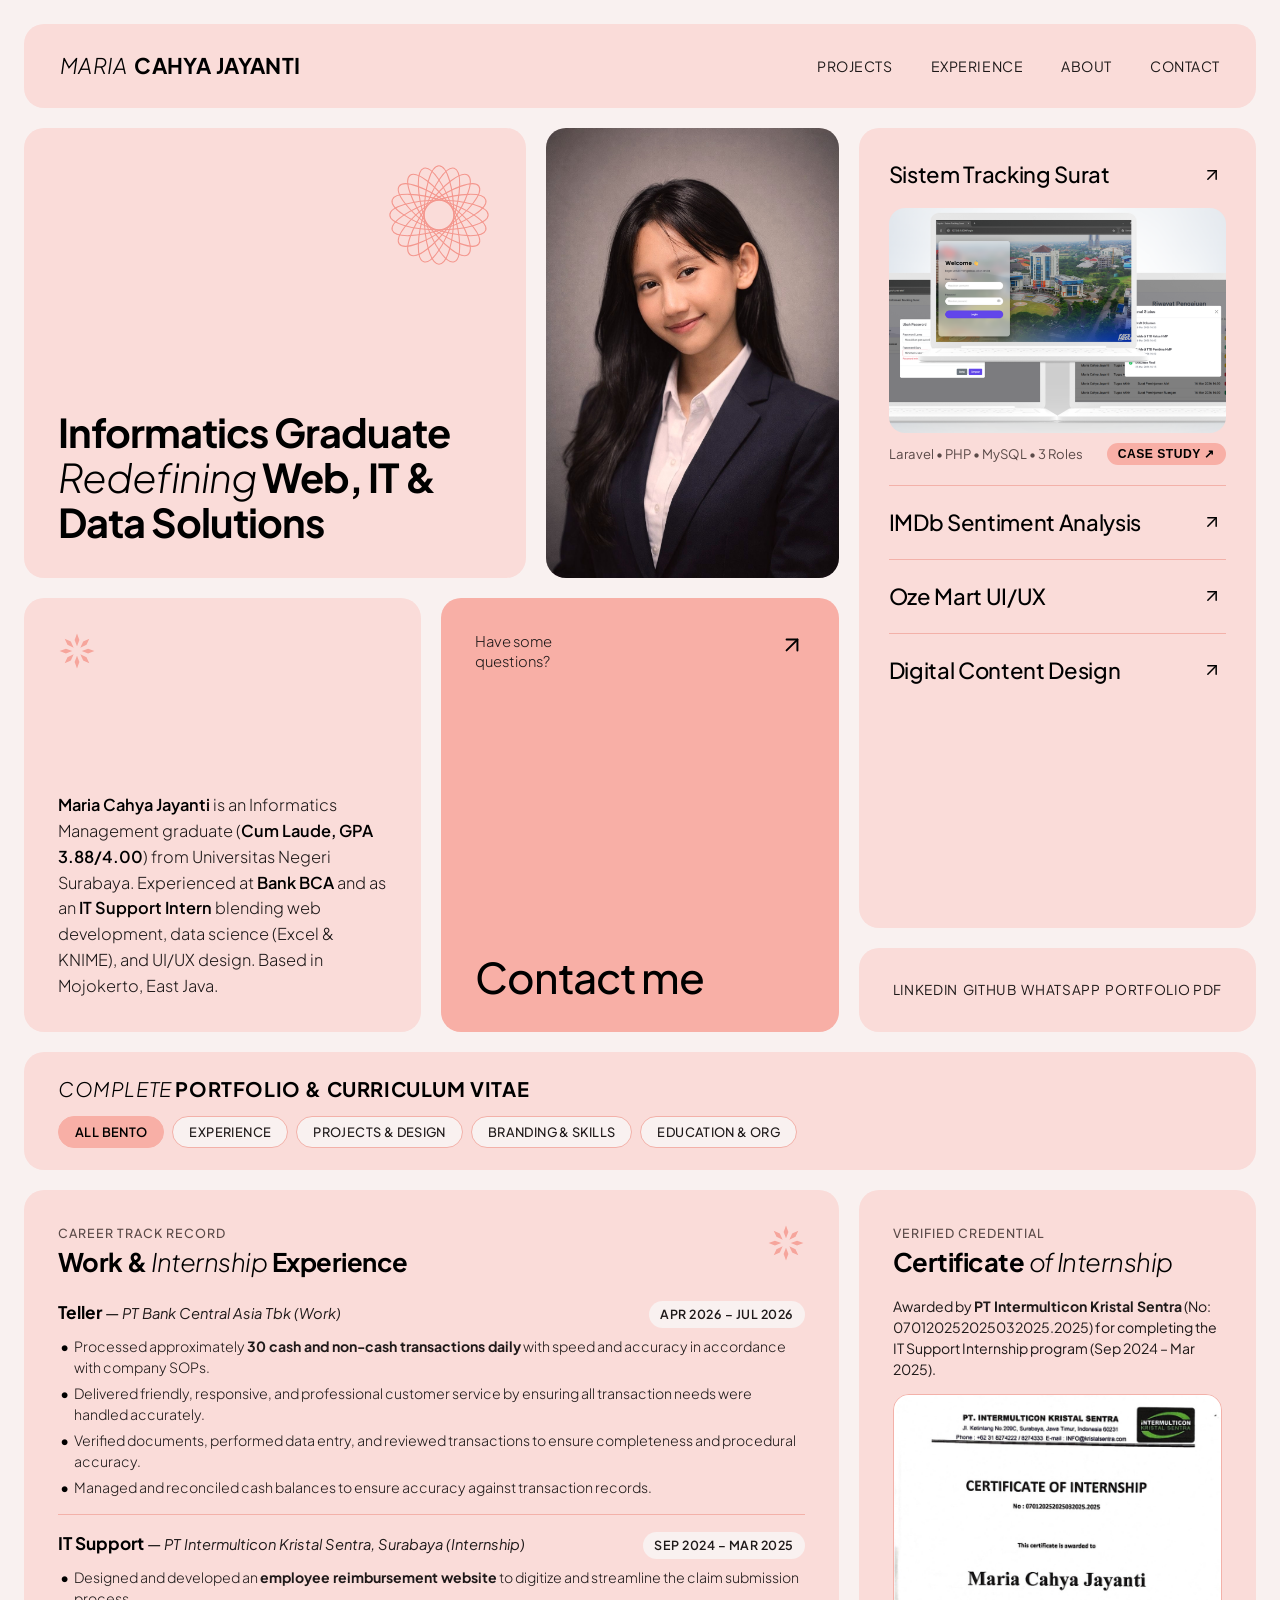
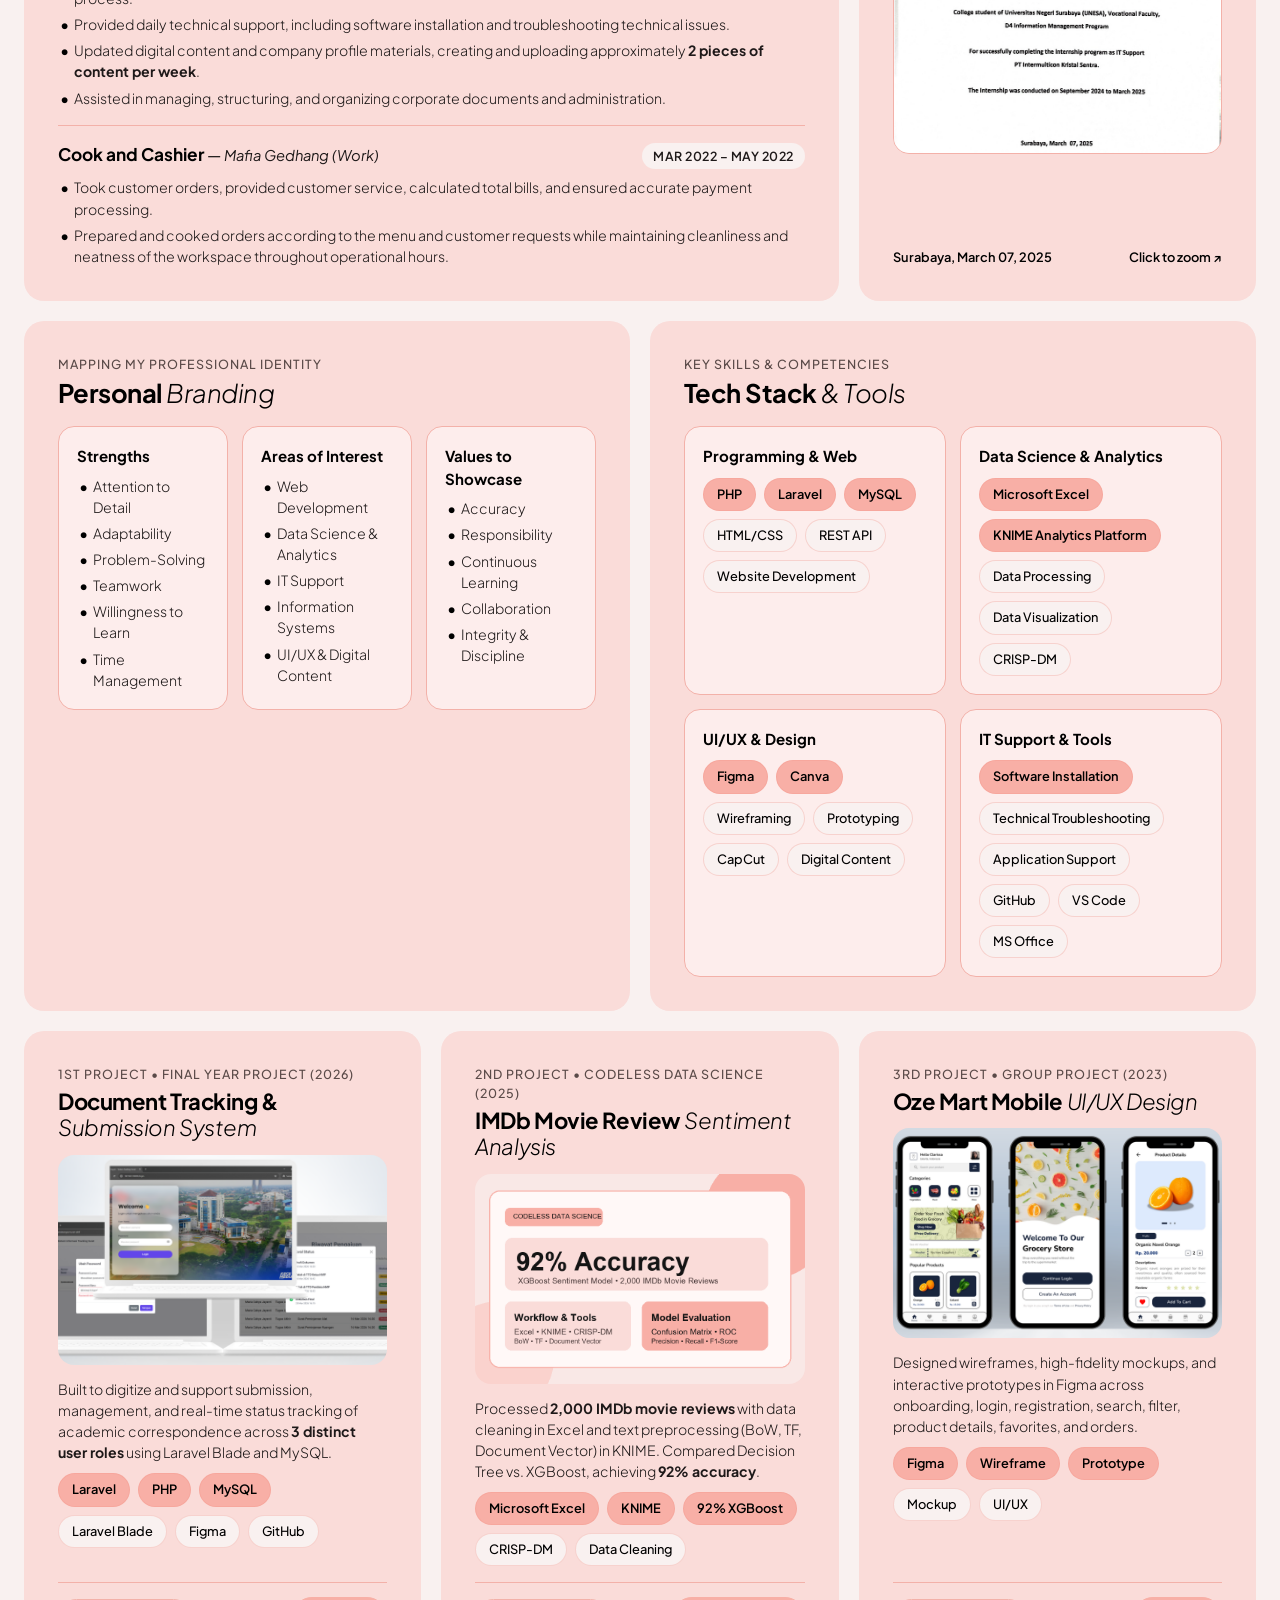
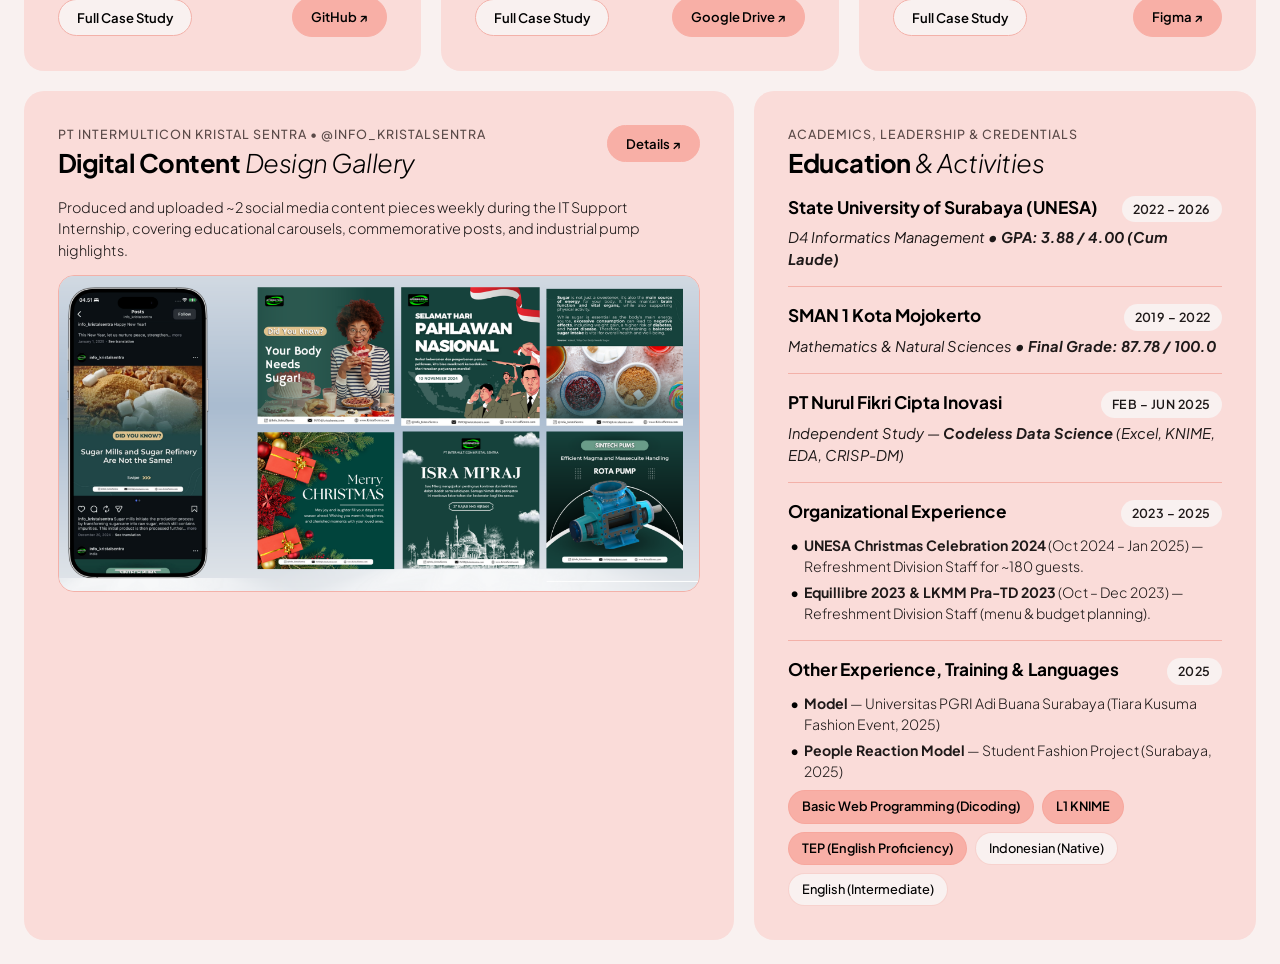
==== index.html @ 36981d22 "feat: add bento grid portfolio website with assets and documentation" ====
<!DOCTYPE html>
<html lang="en">
<head>
  <meta charset="UTF-8" />
  <meta name="viewport" content="width=device-width, initial-scale=1.0" />
  <title>Maria Cahya Jayanti — Bento Portfolio</title>
  <meta name="description" content="Bento Portfolio of Maria Cahya Jayanti — Bachelor of Applied Science (D4) in Informatics Management (Cum Laude, GPA 3.88/4.00). Web Development, IT Support, Data Science & UI/UX Design." />
  <link rel="preconnect" href="https://fonts.googleapis.com" />
  <link rel="preconnect" href="https://fonts.gstatic.com" crossorigin />
  <link href="https://fonts.googleapis.com/css2?family=Plus+Jakarta+Sans:ital,wght@0,300;0,400;0,500;0,600;0,700;1,300;1,400&display=swap" rel="stylesheet" />
  <link rel="stylesheet" href="styles.css" />
</head>
<body>

  <div class="bento-wrapper">

    <!-- =======================================================
         1. TOP NAVBAR CARD (100% Match to Reference Image)
         ======================================================= -->
    <header class="bento-navbar">
      <a href="#" class="brand-logo">
        <span class="light-italic">MARIA</span>
        <span class="bold-name">CAHYA JAYANTI</span>
      </a>

      <ul class="nav-links">
        <li><a href="#projects-section">PROJECTS</a></li>
        <li><a href="#experience-section">EXPERIENCE</a></li>
        <li><a href="#about-section">ABOUT</a></li>
        <li><a href="#contact" data-open-contact="true">CONTACT</a></li>
      </ul>
    </header>

    <!-- =======================================================
         2. MAIN HERO BENTO STAGE (100% Match to Reference Image)
         ======================================================= -->
    <section class="hero-stage" aria-label="Main Bento Showcase">

      <!-- Card A: Top-Left Headline Card with Geometric Spirograph Flower -->
      <article class="bento-box card-headline">
        <!-- Exact 12-Petal Geometric Spirograph Flower SVG -->
        <svg class="spirograph-flower" viewBox="0 0 120 120" fill="none" xmlns="http://www.w3.org/2000/svg" aria-hidden="true">
          <g stroke="#F4978E" stroke-width="1.1">
            <ellipse cx="60" cy="60" rx="50" ry="15" />
            <ellipse cx="60" cy="60" rx="50" ry="15" transform="rotate(18 60 60)" />
            <ellipse cx="60" cy="60" rx="50" ry="15" transform="rotate(36 60 60)" />
            <ellipse cx="60" cy="60" rx="50" ry="15" transform="rotate(54 60 60)" />
            <ellipse cx="60" cy="60" rx="50" ry="15" transform="rotate(72 60 60)" />
            <ellipse cx="60" cy="60" rx="50" ry="15" transform="rotate(90 60 60)" />
            <ellipse cx="60" cy="60" rx="50" ry="15" transform="rotate(108 60 60)" />
            <ellipse cx="60" cy="60" rx="50" ry="15" transform="rotate(126 60 60)" />
            <ellipse cx="60" cy="60" rx="50" ry="15" transform="rotate(144 60 60)" />
            <ellipse cx="60" cy="60" rx="50" ry="15" transform="rotate(162 60 60)" />
          </g>
        </svg>

        <h1 class="hero-display-title">
          Informatics Graduate <span class="italic-word">Redefining</span> Web, IT &amp; Data Solutions
        </h1>
      </article>

      <!-- Card B: Top-Center Portrait Card -->
      <article class="bento-box card-portrait" data-lightbox="assets/profile_warm.jpg" data-title="Maria Cahya Jayanti, S.Tr.Kom." data-subtitle="Bachelor of Applied Science (D4) in Informatics Management — Universitas Negeri Surabaya (GPA 3.88/4.00 Cum Laude)">
        <img src="assets/profile_warm.jpg" alt="Portrait of Maria Cahya Jayanti" />
      </article>

      <!-- Card C: Bottom-Left Bio Summary Card with 8-Diamond Star Ornament -->
      <article class="bento-box card-bio">
        <!-- Exact 8-Diamond Geometric Ornament SVG -->
        <svg class="small-star-ornament" viewBox="0 0 48 48" fill="none" xmlns="http://www.w3.org/2000/svg" aria-hidden="true">
          <g fill="#F6A59C">
            <polygon points="24,2 27,10 24,18 21,10" />
            <polygon points="24,2 27,10 24,18 21,10" transform="rotate(45 24 24)" />
            <polygon points="24,2 27,10 24,18 21,10" transform="rotate(90 24 24)" />
            <polygon points="24,2 27,10 24,18 21,10" transform="rotate(135 24 24)" />
            <polygon points="24,2 27,10 24,18 21,10" transform="rotate(180 24 24)" />
            <polygon points="24,2 27,10 24,18 21,10" transform="rotate(225 24 24)" />
            <polygon points="24,2 27,10 24,18 21,10" transform="rotate(270 24 24)" />
            <polygon points="24,2 27,10 24,18 21,10" transform="rotate(315 24 24)" />
          </g>
        </svg>

        <p class="bio-paragraph">
          <strong>Maria Cahya Jayanti</strong> is an Informatics Management graduate (<strong>Cum Laude, GPA 3.88/4.00</strong>) from Universitas Negeri Surabaya. Experienced at <strong>Bank BCA</strong> and as an <strong>IT Support Intern</strong> blending web development, data science (Excel &amp; KNIME), and UI/UX design. Based in Mojokerto, East Java.
        </p>
      </article>

      <!-- Card D: Bottom-Center "Contact me" Coral Accent Card -->
      <a href="#contact" class="bento-box card-contact-cta" data-open-contact="true">
        <div class="contact-top-row">
          <span class="contact-small-question">Have some<br />questions?</span>
          <svg class="arrow-up-right" viewBox="0 0 24 24" fill="none" stroke="currentColor" stroke-width="1.8" stroke-linecap="round" stroke-linejoin="round" aria-hidden="true">
            <line x1="7" y1="17" x2="17" y2="7"></line>
            <polyline points="7 7 17 7 17 17"></polyline>
          </svg>
        </div>
        <div class="contact-big-title">Contact me</div>
      </a>

      <!-- Card E: Right-Column Projects Accordion Card (Musea / Elara / Verve / Zephyr Style) -->
      <aside class="bento-box card-projects-sidebar">
        <div class="accordion-list">

          <!-- Item 1: Active by default (like "Musea" in reference) -->
          <div class="accordion-item active">
            <div class="accordion-header">
              <span class="accordion-title">Sistem Tracking Surat</span>
              <button class="accordion-action-btn" data-project="tracking" title="Open Case Study">
                <svg class="arrow-up-right" style="width: 20px; height: 20px;" viewBox="0 0 24 24" fill="none" stroke="currentColor" stroke-width="1.8" stroke-linecap="round" stroke-linejoin="round">
                  <line x1="7" y1="17" x2="17" y2="7"></line>
                  <polyline points="7 7 17 7 17 17"></polyline>
                </svg>
              </button>
            </div>
            <div class="accordion-body">
              <div class="accordion-preview-wrap" data-project="tracking">
                <img src="assets/project_tracking_ui.png" alt="Document Tracking and Submission System UI" />
              </div>
              <div class="accordion-caption">
                <span>Laravel • PHP • MySQL • 3 Roles</span>
                <button type="button" class="case-study-pill" data-project="tracking">Case Study ↗</button>
              </div>
            </div>
          </div>

          <!-- Item 2: IMDb Sentiment Analysis (like "Elara" in reference) -->
          <div class="accordion-item">
            <div class="accordion-header">
              <span class="accordion-title">IMDb Sentiment Analysis</span>
              <button class="accordion-action-btn" data-project="imdb" title="Open Case Study">
                <svg class="arrow-up-right" style="width: 20px; height: 20px;" viewBox="0 0 24 24" fill="none" stroke="currentColor" stroke-width="1.8" stroke-linecap="round" stroke-linejoin="round">
                  <line x1="7" y1="17" x2="17" y2="7"></line>
                  <polyline points="7 7 17 7 17 17"></polyline>
                </svg>
              </button>
            </div>
            <div class="accordion-body">
              <div class="accordion-preview-wrap" data-project="imdb">
                <img src="assets/project_imdb_ui.png" alt="IMDb Sentiment Analysis 92% XGBoost" />
              </div>
              <div class="accordion-caption">
                <span>Excel • KNIME • XGBoost 92%</span>
                <button type="button" class="case-study-pill" data-project="imdb">Case Study ↗</button>
              </div>
            </div>
          </div>

          <!-- Item 3: Oze Mart Mobile UI/UX (like "Verve" in reference) -->
          <div class="accordion-item">
            <div class="accordion-header">
              <span class="accordion-title">Oze Mart UI/UX</span>
              <button class="accordion-action-btn" data-project="ozemart" title="Open Case Study">
                <svg class="arrow-up-right" style="width: 20px; height: 20px;" viewBox="0 0 24 24" fill="none" stroke="currentColor" stroke-width="1.8" stroke-linecap="round" stroke-linejoin="round">
                  <line x1="7" y1="17" x2="17" y2="7"></line>
                  <polyline points="7 7 17 7 17 17"></polyline>
                </svg>
              </button>
            </div>
            <div class="accordion-body">
              <div class="accordion-preview-wrap" data-project="ozemart">
                <img src="assets/project_ozemart_ui.png" alt="Oze Mart Mobile App UI/UX Mockup" />
              </div>
              <div class="accordion-caption">
                <span>Figma • Wireframe • Prototype</span>
                <button type="button" class="case-study-pill" data-project="ozemart">Case Study ↗</button>
              </div>
            </div>
          </div>

          <!-- Item 4: Digital Content Design (like "Zephyr" in reference) -->
          <div class="accordion-item">
            <div class="accordion-header">
              <span class="accordion-title">Digital Content Design</span>
              <button class="accordion-action-btn" data-project="content" title="Open Case Study">
                <svg class="arrow-up-right" style="width: 20px; height: 20px;" viewBox="0 0 24 24" fill="none" stroke="currentColor" stroke-width="1.8" stroke-linecap="round" stroke-linejoin="round">
                  <line x1="7" y1="17" x2="17" y2="7"></line>
                  <polyline points="7 7 17 7 17 17"></polyline>
                </svg>
              </button>
            </div>
            <div class="accordion-body">
              <div class="accordion-preview-wrap" data-project="content">
                <img src="assets/digital_content_grid.png" alt="Digital Content Design @info_kristalsentra" />
              </div>
              <div class="accordion-caption">
                <span>Canva • Figma • @info_kristalsentra</span>
                <button type="button" class="case-study-pill" data-project="content">Details ↗</button>
              </div>
            </div>
          </div>

        </div>
      </aside>

      <!-- Card F: Bottom-Right Social Links Bar -->
      <footer class="bento-box card-socials-bar">
        <a href="https://www.linkedin.com/in/maria-cahya-jayantii" target="_blank" rel="noopener">LINKEDIN</a>
        <a href="https://github.com/22091397017MariaCahyaJayanti" target="_blank" rel="noopener">GITHUB</a>
        <a href="https://wa.me/6285859493781" target="_blank" rel="noopener">WHATSAPP</a>
        <a href="assets/Portfolio_Maria_Cahya_Jayanti.pdf" download>PORTFOLIO PDF</a>
      </footer>

    </section>

    <!-- =======================================================
         3. EXTENDED BENTO SECTION (Full CV & Portfolio Data in
            the Exact Same Soft-Pink / Coral Aesthetic)
         ======================================================= -->
    <div class="section-divider-bar" id="about-section">
      <div class="section-divider-title">
        <span class="light-italic">COMPLETE</span> <span class="bold-text">PORTFOLIO &amp; CURRICULUM VITAE</span>
      </div>
      <div class="filter-pills" role="tablist" aria-label="Filter Portfolio Bento Cards">
        <button class="filter-tab active" data-filter="all">ALL BENTO</button>
        <button class="filter-tab" data-filter="experience">EXPERIENCE</button>
        <button class="filter-tab" data-filter="projects">PROJECTS &amp; DESIGN</button>
        <button class="filter-tab" data-filter="skills">BRANDING &amp; SKILLS</button>
        <button class="filter-tab" data-filter="education">EDUCATION &amp; ORG</button>
      </div>
    </div>

    <section class="details-bento-grid">

      <!-- 1. WORK & INTERNSHIP EXPERIENCE (Span 8) -->
      <article class="bento-box span-8" id="experience-section" data-category="experience">
        <div>
          <div class="box-header">
            <div>
              <div class="box-eyebrow">CAREER TRACK RECORD</div>
              <h2 class="box-heading">Work &amp; <span class="light-italic">Internship</span> Experience</h2>
            </div>
            <svg class="small-star-ornament" viewBox="0 0 48 48" fill="none">
              <g fill="#F6A59C">
                <polygon points="24,2 27,10 24,18 21,10" />
                <polygon points="24,2 27,10 24,18 21,10" transform="rotate(45 24 24)" />
                <polygon points="24,2 27,10 24,18 21,10" transform="rotate(90 24 24)" />
                <polygon points="24,2 27,10 24,18 21,10" transform="rotate(135 24 24)" />
                <polygon points="24,2 27,10 24,18 21,10" transform="rotate(180 24 24)" />
                <polygon points="24,2 27,10 24,18 21,10" transform="rotate(225 24 24)" />
                <polygon points="24,2 27,10 24,18 21,10" transform="rotate(270 24 24)" />
                <polygon points="24,2 27,10 24,18 21,10" transform="rotate(315 24 24)" />
              </g>
            </svg>
          </div>

          <div class="pink-list">
            <!-- BCA -->
            <div class="pink-list-item">
              <div class="item-top-row">
                <div>
                  <span class="item-role">Teller</span> — <span class="item-org">PT Bank Central Asia Tbk (Work)</span>
                </div>
                <span class="item-date">Apr 2026 – Jul 2026</span>
              </div>
              <ul class="item-bullets">
                <li>Processed approximately <strong>30 cash and non-cash transactions daily</strong> with speed and accuracy in accordance with company SOPs.</li>
                <li>Delivered friendly, responsive, and professional customer service by ensuring all transaction needs were handled accurately.</li>
                <li>Verified documents, performed data entry, and reviewed transactions to ensure completeness and procedural accuracy.</li>
                <li>Managed and reconciled cash balances to ensure accuracy against transaction records.</li>
              </ul>
            </div>

            <!-- PT Intermulticon Kristal Sentra -->
            <div class="pink-list-item">
              <div class="item-top-row">
                <div>
                  <span class="item-role">IT Support</span> — <span class="item-org">PT Intermulticon Kristal Sentra, Surabaya (Internship)</span>
                </div>
                <span class="item-date">Sep 2024 – Mar 2025</span>
              </div>
              <ul class="item-bullets">
                <li>Designed and developed an <strong>employee reimbursement website</strong> to digitize and streamline the claim submission process.</li>
                <li>Provided daily technical support, including software installation and troubleshooting technical issues.</li>
                <li>Updated digital content and company profile materials, creating and uploading approximately <strong>2 pieces of content per week</strong>.</li>
                <li>Assisted in managing, structuring, and organizing corporate documents and administration.</li>
              </ul>
            </div>

            <!-- Mafia Gedhang -->
            <div class="pink-list-item">
              <div class="item-top-row">
                <div>
                  <span class="item-role">Cook and Cashier</span> — <span class="item-org">Mafia Gedhang (Work)</span>
                </div>
                <span class="item-date">Mar 2022 – May 2022</span>
              </div>
              <ul class="item-bullets">
                <li>Took customer orders, provided customer service, calculated total bills, and ensured accurate payment processing.</li>
                <li>Prepared and cooked orders according to the menu and customer requests while maintaining cleanliness and neatness of the workspace throughout operational hours.</li>
              </ul>
            </div>
          </div>
        </div>
      </article>

      <!-- 2. INTERNSHIP CERTIFICATE CARD (Span 4) -->
      <article class="bento-box span-4" data-category="experience">
        <div>
          <div class="box-header">
            <div>
              <div class="box-eyebrow">VERIFIED CREDENTIAL</div>
              <h2 class="box-heading">Certificate <span class="light-italic">of Internship</span></h2>
            </div>
          </div>
          <p style="font-size: 0.88rem; color: var(--text-dark); margin-bottom: 14px;">
            Awarded by <strong>PT Intermulticon Kristal Sentra</strong> (No: 070120252025032025.2025) for completing the IT Support Internship program (Sep 2024 – Mar 2025).
          </p>
          <div class="bento-thumb" style="max-height: 360px;" data-lightbox="assets/certificate_internship.jpg" data-title="Certificate of Internship — PT Intermulticon Kristal Sentra" data-subtitle="Awarded to Maria Cahya Jayanti for completing the IT Support Internship (September 2024 – March 2025)">
            <img src="assets/certificate_internship.jpg" alt="Certificate of Internship PT Intermulticon Kristal Sentra" />
          </div>
        </div>
        <div style="margin-top: 12px; font-size: 0.8rem; font-weight: 600; display: flex; justify-content: space-between; align-items: center;">
          <span>Surabaya, March 07, 2025</span>
          <span>Click to zoom ↗</span>
        </div>
      </article>

      <!-- 3. PERSONAL BRANDING MATRIX (Span 6) -->
      <article class="bento-box span-6" data-category="skills">
        <div>
          <div class="box-header">
            <div>
              <div class="box-eyebrow">MAPPING MY PROFESSIONAL IDENTITY</div>
              <h2 class="box-heading">Personal <span class="light-italic">Branding</span></h2>
            </div>
          </div>

          <div class="sub-grid-3">
            <div class="soft-subcard">
              <h4>Strengths</h4>
              <ul class="item-bullets">
                <li>Attention to Detail</li>
                <li>Adaptability</li>
                <li>Problem-Solving</li>
                <li>Teamwork</li>
                <li>Willingness to Learn</li>
                <li>Time Management</li>
              </ul>
            </div>

            <div class="soft-subcard">
              <h4>Areas of Interest</h4>
              <ul class="item-bullets">
                <li>Web Development</li>
                <li>Data Science &amp; Analytics</li>
                <li>IT Support</li>
                <li>Information Systems</li>
                <li>UI/UX &amp; Digital Content</li>
              </ul>
            </div>

            <div class="soft-subcard">
              <h4>Values to Showcase</h4>
              <ul class="item-bullets">
                <li>Accuracy</li>
                <li>Responsibility</li>
                <li>Continuous Learning</li>
                <li>Collaboration</li>
                <li>Integrity &amp; Discipline</li>
              </ul>
            </div>
          </div>
        </div>
      </article>

      <!-- 4. TECH STACK & PERSONAL SKILLS (Span 6) -->
      <article class="bento-box span-6" data-category="skills">
        <div>
          <div class="box-header">
            <div>
              <div class="box-eyebrow">KEY SKILLS &amp; COMPETENCIES</div>
              <h2 class="box-heading">Tech Stack <span class="light-italic">&amp; Tools</span></h2>
            </div>
          </div>

          <div class="sub-grid-2">
            <div class="soft-subcard">
              <h4>Programming &amp; Web</h4>
              <div class="tag-cloud">
                <span class="pink-tag filled">PHP</span>
                <span class="pink-tag filled">Laravel</span>
                <span class="pink-tag filled">MySQL</span>
                <span class="pink-tag">HTML/CSS</span>
                <span class="pink-tag">REST API</span>
                <span class="pink-tag">Website Development</span>
              </div>
            </div>

            <div class="soft-subcard">
              <h4>Data Science &amp; Analytics</h4>
              <div class="tag-cloud">
                <span class="pink-tag filled">Microsoft Excel</span>
                <span class="pink-tag filled">KNIME Analytics Platform</span>
                <span class="pink-tag">Data Processing</span>
                <span class="pink-tag">Data Visualization</span>
                <span class="pink-tag">CRISP-DM</span>
              </div>
            </div>

            <div class="soft-subcard">
              <h4>UI/UX &amp; Design</h4>
              <div class="tag-cloud">
                <span class="pink-tag filled">Figma</span>
                <span class="pink-tag filled">Canva</span>
                <span class="pink-tag">Wireframing</span>
                <span class="pink-tag">Prototyping</span>
                <span class="pink-tag">CapCut</span>
                <span class="pink-tag">Digital Content</span>
              </div>
            </div>

            <div class="soft-subcard">
              <h4>IT Support &amp; Tools</h4>
              <div class="tag-cloud">
                <span class="pink-tag filled">Software Installation</span>
                <span class="pink-tag">Technical Troubleshooting</span>
                <span class="pink-tag">Application Support</span>
                <span class="pink-tag">GitHub</span>
                <span class="pink-tag">VS Code</span>
                <span class="pink-tag">MS Office</span>
              </div>
            </div>
          </div>
        </div>
      </article>

      <!-- 5. FEATURED PROJECT 1: DOCUMENT TRACKING & SUBMISSION SYSTEM (Span 4) -->
      <article class="bento-box span-4" id="projects-section" data-category="projects">
        <div>
          <div class="box-eyebrow">1ST PROJECT • FINAL YEAR PROJECT (2026)</div>
          <h3 class="box-heading" style="font-size: 1.38rem;">Document Tracking &amp; <span class="light-italic">Submission System</span></h3>
          <div class="project-bento-img" data-project="tracking">
            <img src="assets/project_tracking_ui.png" alt="Document Tracking and Submission System" />
          </div>
          <p style="font-size: 0.88rem; color: var(--text-dark); font-weight: 300;">
            Built to digitize and support submission, management, and real-time status tracking of academic correspondence across <strong>3 distinct user roles</strong> using Laravel Blade and MySQL.
          </p>
          <div class="tag-cloud">
            <span class="pink-tag filled">Laravel</span>
            <span class="pink-tag filled">PHP</span>
            <span class="pink-tag filled">MySQL</span>
            <span class="pink-tag">Laravel Blade</span>
            <span class="pink-tag">Figma</span>
            <span class="pink-tag">GitHub</span>
          </div>
        </div>

        <div class="project-footer-bar">
          <button type="button" class="btn-pink" data-project="tracking">Full Case Study</button>
          <a href="https://github.com/22091397017MariaCahyaJayanti/Sistem-Tracking-Surat.git" target="_blank" rel="noopener" class="btn-pink coral">GitHub ↗</a>
        </div>
      </article>

      <!-- 6. FEATURED PROJECT 2: IMDB MOVIE REVIEW SENTIMENT ANALYSIS (Span 4) -->
      <article class="bento-box span-4" data-category="projects">
        <div>
          <div class="box-eyebrow">2ND PROJECT • CODELESS DATA SCIENCE (2025)</div>
          <h3 class="box-heading" style="font-size: 1.38rem;">IMDb Movie Review <span class="light-italic">Sentiment Analysis</span></h3>
          <div class="project-bento-img" data-project="imdb">
            <img src="assets/project_imdb_ui.png" alt="IMDb Movie Review Sentiment Analysis" />
          </div>
          <p style="font-size: 0.88rem; color: var(--text-dark); font-weight: 300;">
            Processed <strong>2,000 IMDb movie reviews</strong> with data cleaning in Excel and text preprocessing (BoW, TF, Document Vector) in KNIME. Compared Decision Tree vs. XGBoost, achieving <strong>92% accuracy</strong>.
          </p>
          <div class="tag-cloud">
            <span class="pink-tag filled">Microsoft Excel</span>
            <span class="pink-tag filled">KNIME</span>
            <span class="pink-tag filled">92% XGBoost</span>
            <span class="pink-tag">CRISP-DM</span>
            <span class="pink-tag">Data Cleaning</span>
          </div>
        </div>

        <div class="project-footer-bar">
          <button type="button" class="btn-pink" data-project="imdb">Full Case Study</button>
          <a href="https://drive.google.com/drive/folders/1TPhvkohSFogRRmInskkmDbEztH967kYa?usp=drive_link" target="_blank" rel="noopener" class="btn-pink coral">Google Drive ↗</a>
        </div>
      </article>

      <!-- 7. FEATURED PROJECT 3: OZE MART MOBILE APP UI/UX DESIGN (Span 4) -->
      <article class="bento-box span-4" data-category="projects">
        <div>
          <div class="box-eyebrow">3RD PROJECT • GROUP PROJECT (2023)</div>
          <h3 class="box-heading" style="font-size: 1.38rem;">Oze Mart Mobile <span class="light-italic">UI/UX Design</span></h3>
          <div class="project-bento-img" data-project="ozemart">
            <img src="assets/project_ozemart_ui.png" alt="Oze Mart Mobile App UI/UX Design" />
          </div>
          <p style="font-size: 0.88rem; color: var(--text-dark); font-weight: 300;">
            Designed wireframes, high-fidelity mockups, and interactive prototypes in Figma across onboarding, login, registration, search, filter, product details, favorites, and orders.
          </p>
          <div class="tag-cloud">
            <span class="pink-tag filled">Figma</span>
            <span class="pink-tag filled">Wireframe</span>
            <span class="pink-tag filled">Prototype</span>
            <span class="pink-tag">Mockup</span>
            <span class="pink-tag">UI/UX</span>
          </div>
        </div>

        <div class="project-footer-bar">
          <button type="button" class="btn-pink" data-project="ozemart">Full Case Study</button>
          <a href="https://www.figma.com/design/lE1K9K87diwlsfwVlVRPWV/Oze-Mart--Copy-?node-id=0-1&t=Aib6lJ3hnWc3wDzf-1" target="_blank" rel="noopener" class="btn-pink coral">Figma ↗</a>
        </div>
      </article>

      <!-- 8. DIGITAL CONTENT DESIGN SHOWCASE (Span 7) -->
      <article class="bento-box span-7" data-category="projects experience">
        <div>
          <div class="box-header">
            <div>
              <div class="box-eyebrow">PT INTERMULTICON KRISTAL SENTRA • @INFO_KRISTALSENTRA</div>
              <h2 class="box-heading">Digital Content <span class="light-italic">Design Gallery</span></h2>
            </div>
            <button type="button" class="btn-pink coral" data-project="content">Details ↗</button>
          </div>
          <p style="font-size: 0.9rem; color: var(--text-dark); font-weight: 300; margin-bottom: 14px;">
            Produced and uploaded ~2 social media content pieces weekly during the IT Support Internship, covering educational carousels, commemorative posts, and industrial pump highlights.
          </p>
          <div class="bento-thumb" data-lightbox="assets/digital_content_grid.png" data-title="Digital Content Design — @info_kristalsentra" data-subtitle="Instagram feed designs created during IT Support Internship at PT Intermulticon Kristal Sentra">
            <img src="assets/digital_content_grid.png" alt="Digital Content Design Showcase" />
          </div>
        </div>
      </article>

      <!-- 9. EDUCATION, INDEPENDENT STUDY, ORGANIZATIONS & CERTIFICATES (Span 5) -->
      <article class="bento-box span-5" data-category="education skills">
        <div>
          <div class="box-eyebrow">ACADEMICS, LEADERSHIP &amp; CREDENTIALS</div>
          <h2 class="box-heading" style="margin-bottom: 12px;">Education <span class="light-italic">&amp; Activities</span></h2>

          <div class="pink-list">
            <div class="pink-list-item">
              <div class="item-top-row">
                <span class="item-role">State University of Surabaya (UNESA)</span>
                <span class="item-date">2022 – 2026</span>
              </div>
              <div class="item-org">D4 Informatics Management • <strong>GPA: 3.88 / 4.00 (Cum Laude)</strong></div>
            </div>

            <div class="pink-list-item">
              <div class="item-top-row">
                <span class="item-role">SMAN 1 Kota Mojokerto</span>
                <span class="item-date">2019 – 2022</span>
              </div>
              <div class="item-org">Mathematics &amp; Natural Sciences • <strong>Final Grade: 87.78 / 100.0</strong></div>
            </div>

            <div class="pink-list-item">
              <div class="item-top-row">
                <span class="item-role">PT Nurul Fikri Cipta Inovasi</span>
                <span class="item-date">Feb – Jun 2025</span>
              </div>
              <div class="item-org">Independent Study — <strong>Codeless Data Science</strong> (Excel, KNIME, EDA, CRISP-DM)</div>
            </div>

            <div class="pink-list-item">
              <div class="item-top-row">
                <span class="item-role">Organizational Experience</span>
                <span class="item-date">2023 – 2025</span>
              </div>
              <ul class="item-bullets">
                <li><strong>UNESA Christmas Celebration 2024</strong> (Oct 2024 – Jan 2025) — Refreshment Division Staff for ~180 guests.</li>
                <li><strong>Equillibre 2023 &amp; LKMM Pra-TD 2023</strong> (Oct – Dec 2023) — Refreshment Division Staff (menu &amp; budget planning).</li>
              </ul>
            </div>

            <div class="pink-list-item">
              <div class="item-top-row">
                <span class="item-role">Other Experience, Training &amp; Languages</span>
                <span class="item-date">2025</span>
              </div>
              <ul class="item-bullets">
                <li><strong>Model</strong> — Universitas PGRI Adi Buana Surabaya (Tiara Kusuma Fashion Event, 2025)</li>
                <li><strong>People Reaction Model</strong> — Student Fashion Project (Surabaya, 2025)</li>
              </ul>
              <div class="tag-cloud" style="margin-top: 8px;">
                <span class="pink-tag filled">Basic Web Programming (Dicoding)</span>
                <span class="pink-tag filled">L1 KNIME</span>
                <span class="pink-tag filled">TEP (English Proficiency)</span>
                <span class="pink-tag">Indonesian (Native)</span>
                <span class="pink-tag">English (Intermediate)</span>
              </div>
            </div>
          </div>
        </div>
      </article>

    </section>

  </div>

  <!-- Interactive Case Study, Lightbox & Contact Modal -->
  <div class="modal-backdrop" id="caseModal" role="dialog" aria-modal="true">
    <div class="modal-dialog">
      <button class="modal-close" id="modalClose" aria-label="Close modal">✕</button>
      <div id="modalContent"></div>
    </div>
  </div>

  <script src="script.js"></script>
</body>
</html>
---- styles.css ----
:root {
  /* Exact Color Palette from the Julia Huang Soft-Pink Reference */
  --bg-page: #F9F1F0;          /* Warm Cream / Off-White Background */
  --card-pink: #FADCD9;        /* Soft Pastel Pink Bento Card */
  --card-pink-hover: #F9D2CE;  /* Subtle hover state for Soft Pink Card */
  --card-coral: #F8AFA6;       /* Warm Salmon / Coral Accent Card ("Contact me") */
  --card-coral-hover: #F6A197; /* Hover state for Coral Card */
  --card-white: #FFF9F8;       /* Soft White Inner Surface / Pills */
  --line-pink: #F3B1A9;        /* Horizontal Divider & Geometric Ornament Color */
  --text-black: #000000;       /* Crisp Black Headings */
  --text-dark: #1E1919;        /* Primary Body Copy */
  --text-muted: #5A4A48;       /* Secondary / Subtitle Copy */
  --radius-bento: 20px;        /* Exact 20px rounded corners */
  --gap-bento: 20px;           /* Exact 20px grid spacing */
  --transition: 0.32s cubic-bezier(0.22, 1, 0.36, 1);
}

* {
  box-sizing: border-box;
  margin: 0;
  padding: 0;
}

html {
  scroll-behavior: smooth;
}

body {
  font-family: 'Plus Jakarta Sans', -apple-system, BlinkMacSystemFont, 'Segoe UI', sans-serif;
  background-color: var(--bg-page);
  color: var(--text-black);
  line-height: 1.5;
  min-height: 100vh;
  padding: 24px;
  overflow-x: hidden;
  -webkit-font-smoothing: antialiased;
}

/* Main Page Wrapper */
.bento-wrapper {
  max-width: 1380px;
  margin: 0 auto;
  display: flex;
  flex-direction: column;
  gap: var(--gap-bento);
}

/* =========================================================
   1. TOP NAVIGATION BAR (100% Match to Reference)
   ========================================================= */
.bento-navbar {
  background-color: var(--card-pink);
  border-radius: var(--radius-bento);
  padding: 26px 36px;
  display: flex;
  align-items: center;
  justify-content: space-between;
  gap: 20px;
}

.brand-logo {
  text-decoration: none;
  color: var(--text-black);
  font-size: 1.35rem;
  letter-spacing: 0.02em;
  text-transform: uppercase;
  display: inline-flex;
  align-items: baseline;
  gap: 7px;
}

.brand-logo .light-italic {
  font-weight: 300;
  font-style: italic;
}

.brand-logo .bold-name {
  font-weight: 700;
}

.nav-links {
  display: flex;
  align-items: center;
  gap: 38px;
  list-style: none;
}

.nav-links a {
  text-decoration: none;
  color: var(--text-dark);
  font-size: 0.88rem;
  font-weight: 400;
  letter-spacing: 0.04em;
  text-transform: uppercase;
  transition: opacity 0.2s ease, transform 0.2s ease;
  position: relative;
}

.nav-links a::after {
  content: "";
  position: absolute;
  left: 0;
  bottom: -4px;
  width: 0;
  height: 1.5px;
  background: var(--text-black);
  transition: width 0.25s ease;
}

.nav-links a:hover::after {
  width: 100%;
}

/* =========================================================
   2. HERO BENTO STAGE (Exact 12-Col Layout from Reference)
   ========================================================= */
.hero-stage {
  display: grid;
  grid-template-columns: repeat(12, 1fr);
  grid-template-rows: 450px 330px 84px;
  gap: var(--gap-bento);
}

.bento-box {
  background-color: var(--card-pink);
  border-radius: var(--radius-bento);
  padding: 34px;
  position: relative;
  overflow: hidden;
  display: flex;
  flex-direction: column;
  justify-content: space-between;
  transition: transform var(--transition), background-color var(--transition);
}

/* Card A: Top-Left Headline Card (5 Cols, Row 1) */
.card-headline {
  grid-column: 1 / 6;
  grid-row: 1 / 2;
  justify-content: flex-end;
}

.spirograph-flower {
  position: absolute;
  top: 28px;
  right: 28px;
  width: 118px;
  height: 118px;
  pointer-events: none;
  animation: slowSpin 38s linear infinite;
}

@keyframes slowSpin {
  from { transform: rotate(0deg); }
  to { transform: rotate(360deg); }
}

.hero-display-title {
  font-size: clamp(2.15rem, 3.1vw, 3.15rem);
  font-weight: 700;
  line-height: 1.13;
  letter-spacing: -0.025em;
  color: var(--text-black);
  max-width: 96%;
}

.hero-display-title .italic-word {
  font-weight: 300;
  font-style: italic;
}

/* Card B: Top-Center Portrait Card (3 Cols, Row 1) */
.card-portrait {
  grid-column: 6 / 9;
  grid-row: 1 / 2;
  padding: 0;
  cursor: pointer;
  background-color: #E8DAD8;
}

.card-portrait img {
  width: 100%;
  height: 100%;
  object-fit: cover;
  object-position: center top;
  display: block;
  transition: transform 0.55s cubic-bezier(0.22, 1, 0.36, 1);
}

.card-portrait:hover img {
  transform: scale(1.035);
}

/* Card C: Bottom-Left Bio Summary Card (4 Cols, Row 2-3) */
.card-bio {
  grid-column: 1 / 5;
  grid-row: 2 / 4;
}

.small-star-ornament {
  width: 38px;
  height: 38px;
  flex-shrink: 0;
}

.bio-paragraph {
  font-size: 1.02rem;
  font-weight: 300;
  line-height: 1.58;
  color: var(--text-dark);
  margin-top: auto;
}

.bio-paragraph strong {
  font-weight: 600;
  color: var(--text-black);
}

/* Card D: Bottom-Center "Contact me" Coral Card (4 Cols, Row 2-3) */
.card-contact-cta {
  grid-column: 5 / 9;
  grid-row: 2 / 4;
  background-color: var(--card-coral);
  cursor: pointer;
  text-decoration: none;
  color: var(--text-black);
}

.card-contact-cta:hover {
  background-color: var(--card-coral-hover);
  transform: translateY(-3px);
}

.contact-top-row {
  display: flex;
  justify-content: space-between;
  align-items: flex-start;
}

.contact-small-question {
  font-size: 0.92rem;
  font-weight: 300;
  line-height: 1.32;
  color: var(--text-dark);
}

.arrow-up-right {
  width: 26px;
  height: 26px;
  transition: transform 0.28s ease;
}

.card-contact-cta:hover .arrow-up-right,
.accordion-item:hover .arrow-up-right,
.bento-box:hover .arrow-up-right {
  transform: translate(3px, -3px);
}

.contact-big-title {
  font-size: clamp(2.4rem, 3.3vw, 3.35rem);
  font-weight: 500;
  letter-spacing: -0.03em;
  line-height: 1;
}

/* Card E: Right Column Projects Accordion Card (4 Cols, Row 1-2) */
.card-projects-sidebar {
  grid-column: 9 / 13;
  grid-row: 1 / 3;
  padding: 28px 30px;
  justify-content: flex-start;
  overflow-y: auto;
}

.accordion-list {
  display: flex;
  flex-direction: column;
  height: 100%;
}

.accordion-item {
  border-bottom: 1.5px solid var(--line-pink);
  padding: 20px 0;
  cursor: pointer;
  transition: padding 0.25s ease;
}

.accordion-item:first-child {
  padding-top: 2px;
}

.accordion-item:last-child {
  border-bottom: none;
  padding-bottom: 0;
}

.accordion-header {
  display: flex;
  align-items: center;
  justify-content: space-between;
  gap: 12px;
}

.accordion-title {
  font-size: 1.38rem;
  font-weight: 500;
  letter-spacing: -0.015em;
  color: var(--text-black);
}

.accordion-action-btn {
  background: transparent;
  border: none;
  cursor: pointer;
  padding: 4px;
  display: inline-flex;
  align-items: center;
  justify-content: center;
  color: var(--text-black);
}

.accordion-body {
  max-height: 0;
  overflow: hidden;
  opacity: 0;
  transition: max-height 0.42s cubic-bezier(0.22, 1, 0.36, 1), opacity 0.3s ease, margin-top 0.3s ease;
}

.accordion-item.active .accordion-body {
  max-height: 360px;
  opacity: 1;
  margin-top: 16px;
}

.accordion-preview-wrap {
  position: relative;
  width: 100%;
  height: 225px;
  border-radius: 16px;
  overflow: hidden;
  background: var(--bg-page);
}

.accordion-preview-wrap img {
  width: 100%;
  height: 100%;
  object-fit: cover;
  display: block;
  transition: transform 0.45s ease;
}

.accordion-preview-wrap:hover img {
  transform: scale(1.04);
}

.accordion-caption {
  display: flex;
  align-items: center;
  justify-content: space-between;
  gap: 8px;
  margin-top: 10px;
  font-size: 0.82rem;
  color: var(--text-muted);
}

.case-study-pill {
  font-size: 0.76rem;
  font-weight: 600;
  text-transform: uppercase;
  letter-spacing: 0.04em;
  color: var(--text-black);
  background: var(--card-coral);
  padding: 4px 11px;
  border-radius: 999px;
  border: none;
  cursor: pointer;
  white-space: nowrap;
}

/* Card F: Bottom-Right Social Links Bar (4 Cols, Row 3) */
.card-socials-bar {
  grid-column: 9 / 13;
  grid-row: 3 / 4;
  padding: 0 34px;
  display: flex;
  flex-direction: row;
  align-items: center;
  justify-content: space-between;
}

.card-socials-bar a {
  text-decoration: none;
  color: var(--text-dark);
  font-size: 0.85rem;
  font-weight: 400;
  letter-spacing: 0.05em;
  text-transform: uppercase;
  transition: color 0.2s ease, transform 0.2s ease;
}

.card-socials-bar a:hover {
  color: var(--text-black);
  font-weight: 600;
  transform: translateY(-2px);
}

/* =========================================================
   3. EXTENDED BENTO GRID FOR FULL CV & PORTFOLIO DATA
      (Styled 100% in the same Julia Huang Pastel Pink Theme)
   ========================================================= */
.section-divider-bar {
  background-color: var(--card-pink);
  border-radius: var(--radius-bento);
  padding: 22px 34px;
  display: flex;
  align-items: center;
  justify-content: space-between;
  flex-wrap: wrap;
  gap: 12px;
}

.section-divider-title {
  font-size: 1.25rem;
  text-transform: uppercase;
  letter-spacing: 0.03em;
}

.section-divider-title .light-italic {
  font-weight: 300;
  font-style: italic;
}

.section-divider-title .bold-text {
  font-weight: 700;
}

.filter-pills {
  display: flex;
  gap: 8px;
  flex-wrap: wrap;
}

.filter-tab {
  background: var(--bg-page);
  border: 1px solid var(--line-pink);
  color: var(--text-dark);
  padding: 7px 16px;
  border-radius: 999px;
  font-family: inherit;
  font-size: 0.8rem;
  font-weight: 500;
  letter-spacing: 0.03em;
  text-transform: uppercase;
  cursor: pointer;
  transition: var(--transition);
}

.filter-tab:hover,
.filter-tab.active {
  background: var(--card-coral);
  border-color: var(--card-coral);
  color: var(--text-black);
  font-weight: 600;
}

.details-bento-grid {
  display: grid;
  grid-template-columns: repeat(12, 1fr);
  gap: var(--gap-bento);
}

.span-8 { grid-column: span 8; }
.span-7 { grid-column: span 7; }
.span-6 { grid-column: span 6; }
.span-5 { grid-column: span 5; }
.span-4 { grid-column: span 4; }
.span-12 { grid-column: span 12; }

.bento-box.coral-theme {
  background-color: var(--card-coral);
}

.bento-box.hidden-card {
  display: none;
}

.box-header {
  display: flex;
  align-items: flex-start;
  justify-content: space-between;
  gap: 12px;
  margin-bottom: 18px;
}

.box-eyebrow {
  font-size: 0.78rem;
  font-weight: 500;
  text-transform: uppercase;
  letter-spacing: 0.08em;
  color: var(--text-muted);
  margin-bottom: 4px;
}

.box-heading {
  font-size: 1.6rem;
  font-weight: 700;
  letter-spacing: -0.02em;
  line-height: 1.2;
}

.box-heading .light-italic {
  font-weight: 300;
  font-style: italic;
}

/* Pink Divider List Items inside Extended Bento Cards */
.pink-list {
  display: flex;
  flex-direction: column;
}

.pink-list-item {
  padding: 16px 0;
  border-bottom: 1.5px solid var(--line-pink);
}

.pink-list-item:first-child {
  padding-top: 4px;
}

.pink-list-item:last-child {
  border-bottom: none;
  padding-bottom: 0;
}

.item-top-row {
  display: flex;
  justify-content: space-between;
  align-items: baseline;
  flex-wrap: wrap;
  gap: 8px;
  margin-bottom: 4px;
}

.item-role {
  font-size: 1.08rem;
  font-weight: 700;
  color: var(--text-black);
}

.item-org {
  font-size: 0.92rem;
  font-weight: 400;
  font-style: italic;
  color: var(--text-dark);
}

.item-date {
  font-size: 0.78rem;
  font-weight: 600;
  text-transform: uppercase;
  letter-spacing: 0.04em;
  padding: 4px 11px;
  border-radius: 999px;
  background: var(--bg-page);
  color: var(--text-dark);
}

.item-bullets {
  list-style: none;
  margin-top: 8px;
  display: flex;
  flex-direction: column;
  gap: 5px;
}

.item-bullets li {
  position: relative;
  padding-left: 16px;
  font-size: 0.88rem;
  font-weight: 300;
  color: var(--text-dark);
}

.item-bullets li::before {
  content: "•";
  position: absolute;
  left: 2px;
  color: var(--text-black);
  font-weight: 700;
}

/* Tag Pills in Soft Pink Theme */
.tag-cloud {
  display: flex;
  flex-wrap: wrap;
  gap: 8px;
  margin-top: 10px;
}

.pink-tag {
  display: inline-flex;
  align-items: center;
  padding: 6px 13px;
  border-radius: 999px;
  background: var(--bg-page);
  color: var(--text-black);
  font-size: 0.8rem;
  font-weight: 500;
  border: 1px solid rgba(244, 151, 142, 0.35);
  transition: transform 0.2s ease, background 0.2s ease;
}

.pink-tag:hover {
  background: var(--card-coral);
  transform: translateY(-2px);
}

.pink-tag.filled {
  background: var(--card-coral);
  font-weight: 600;
}

/* Skill & Branding Sub-Grids */
.sub-grid-2 {
  display: grid;
  grid-template-columns: repeat(2, 1fr);
  gap: 14px;
}

.sub-grid-3 {
  display: grid;
  grid-template-columns: repeat(3, 1fr);
  gap: 14px;
}

.soft-subcard {
  background: rgba(255, 249, 248, 0.62);
  border: 1px solid var(--line-pink);
  border-radius: 16px;
  padding: 18px;
}

.soft-subcard h4 {
  font-size: 0.94rem;
  font-weight: 700;
  margin-bottom: 8px;
  color: var(--text-black);
}

/* Visual Thumbnail inside Bento Box */
.bento-thumb {
  width: 100%;
  border-radius: 16px;
  overflow: hidden;
  background: var(--bg-page);
  border: 1px solid var(--line-pink);
  cursor: pointer;
}

.bento-thumb img {
  width: 100%;
  height: 100%;
  object-fit: cover;
  display: block;
  transition: transform 0.45s ease;
}

.bento-thumb:hover img {
  transform: scale(1.03);
}

/* Project Showcase Cards (Row of 3) */
.project-bento-img {
  width: 100%;
  height: 210px;
  border-radius: 16px;
  overflow: hidden;
  margin: 14px 0;
  background: var(--bg-page);
  cursor: pointer;
}

.project-bento-img img {
  width: 100%;
  height: 100%;
  object-fit: cover;
  display: block;
  transition: transform 0.45s ease;
}

.project-bento-img:hover img {
  transform: scale(1.04);
}

.project-footer-bar {
  display: flex;
  align-items: center;
  justify-content: space-between;
  gap: 10px;
  margin-top: 16px;
  padding-top: 14px;
  border-top: 1.5px solid var(--line-pink);
}

.btn-pink {
  display: inline-flex;
  align-items: center;
  gap: 7px;
  padding: 9px 18px;
  border-radius: 999px;
  font-family: inherit;
  font-size: 0.82rem;
  font-weight: 600;
  text-decoration: none;
  color: var(--text-black);
  background: var(--bg-page);
  border: 1px solid var(--line-pink);
  cursor: pointer;
  transition: var(--transition);
}

.btn-pink:hover {
  background: var(--card-coral);
  border-color: var(--card-coral);
}

.btn-pink.coral {
  background: var(--card-coral);
  border-color: var(--card-coral);
}

.btn-pink.coral:hover {
  background: var(--text-black);
  color: var(--bg-page);
}

/* =========================================================
   4. MODAL DIALOG (Soft-Pink Julia Huang Theme)
   ========================================================= */
.modal-backdrop {
  position: fixed;
  inset: 0;
  z-index: 999;
  background: rgba(30, 22, 21, 0.55);
  backdrop-filter: blur(8px);
  display: flex;
  align-items: center;
  justify-content: center;
  padding: 20px;
  opacity: 0;
  pointer-events: none;
  transition: opacity 0.25s ease;
}

.modal-backdrop.open {
  opacity: 1;
  pointer-events: auto;
}

.modal-dialog {
  background: var(--bg-page);
  border: 2px solid var(--card-coral);
  border-radius: 24px;
  max-width: 820px;
  width: 100%;
  max-height: 88vh;
  overflow-y: auto;
  padding: 34px;
  position: relative;
  transform: translateY(16px);
  transition: transform 0.25s ease;
}

.modal-backdrop.open .modal-dialog {
  transform: translateY(0);
}

.modal-close {
  position: sticky;
  top: 0;
  float: right;
  width: 38px;
  height: 38px;
  border-radius: 50%;
  border: 1px solid var(--line-pink);
  background: var(--card-pink);
  color: var(--text-black);
  cursor: pointer;
  font-size: 1rem;
  font-weight: 700;
}

.modal-close:hover {
  background: var(--card-coral);
}

.case-block {
  margin-top: 14px;
  padding: 16px 18px;
  border-radius: 16px;
  background: var(--card-pink);
}

.case-block h5 {
  font-size: 0.75rem;
  text-transform: uppercase;
  letter-spacing: 0.08em;
  color: var(--text-muted);
  margin-bottom: 4px;
}

.case-block p {
  font-size: 0.92rem;
  color: var(--text-dark);
}

.modal-preview-img {
  width: 100%;
  border-radius: 16px;
  margin-top: 16px;
  border: 1.5px solid var(--line-pink);
}

/* =========================================================
   5. RESPONSIVE MEDIA QUERIES
   ========================================================= */
@media (max-width: 1120px) {
  .hero-stage {
    grid-template-columns: repeat(12, 1fr);
    grid-template-rows: auto;
  }
  .card-headline { grid-column: 1 / 8; grid-row: auto; min-height: 360px; }
  .card-portrait { grid-column: 8 / 13; grid-row: auto; min-height: 360px; }
  .card-bio { grid-column: 1 / 7; grid-row: auto; min-height: 280px; }
  .card-contact-cta { grid-column: 7 / 13; grid-row: auto; min-height: 280px; }
  .card-projects-sidebar { grid-column: 1 / 13; grid-row: auto; }
  .card-socials-bar { grid-column: 1 / 13; grid-row: auto; height: 80px; }

  .span-8, .span-7, .span-6, .span-5, .span-4 {
    grid-column: span 6;
  }
}

@media (max-width: 760px) {
  body {
    padding: 14px;
  }
  .bento-navbar {
    flex-direction: column;
    padding: 20px;
  }
  .nav-links {
    gap: 18px;
    flex-wrap: wrap;
    justify-content: center;
  }
  .card-headline,
  .card-portrait,
  .card-bio,
  .card-contact-cta,
  .card-projects-sidebar,
  .card-socials-bar,
  .span-8, .span-7, .span-6, .span-5, .span-4, .span-12 {
    grid-column: 1 / -1;
  }
  .sub-grid-2, .sub-grid-3 {
    grid-template-columns: 1fr;
  }
  .card-socials-bar {
    flex-wrap: wrap;
    gap: 12px;
    padding: 20px;
    height: auto;
  }
}
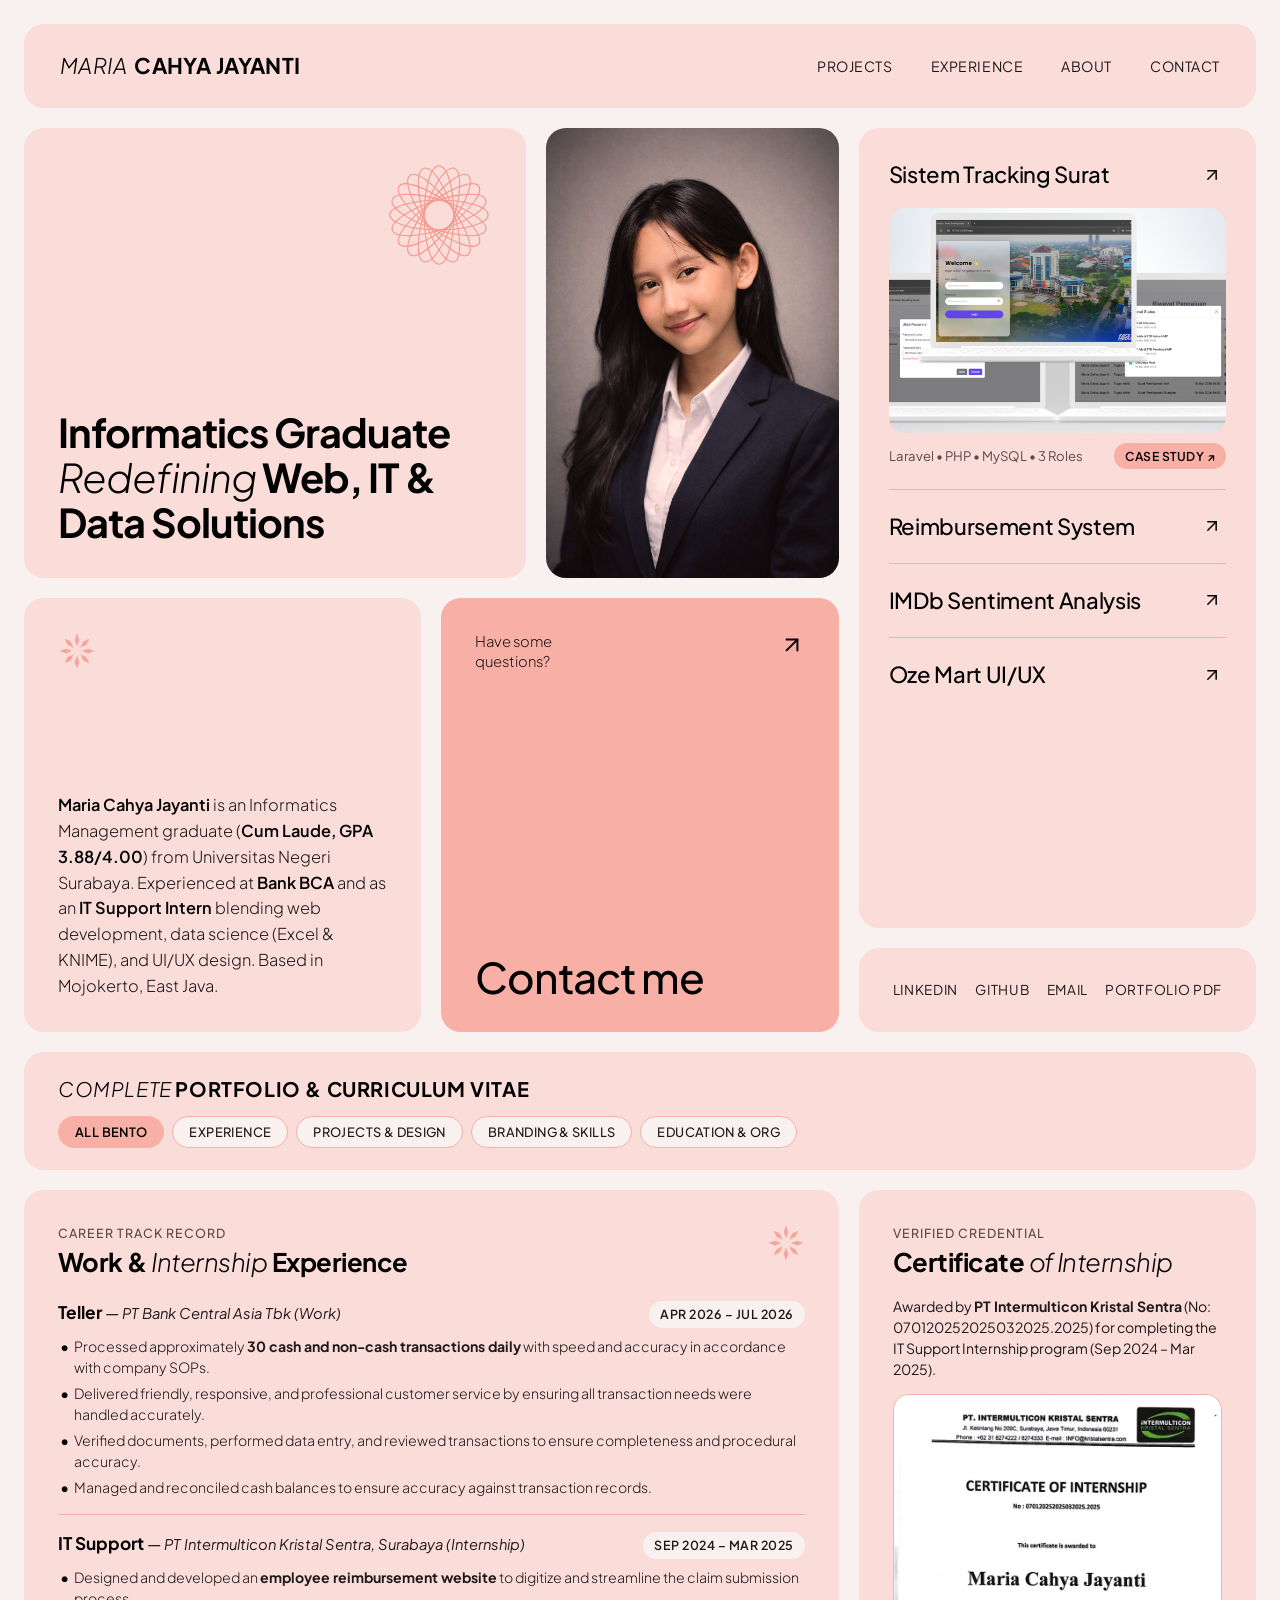
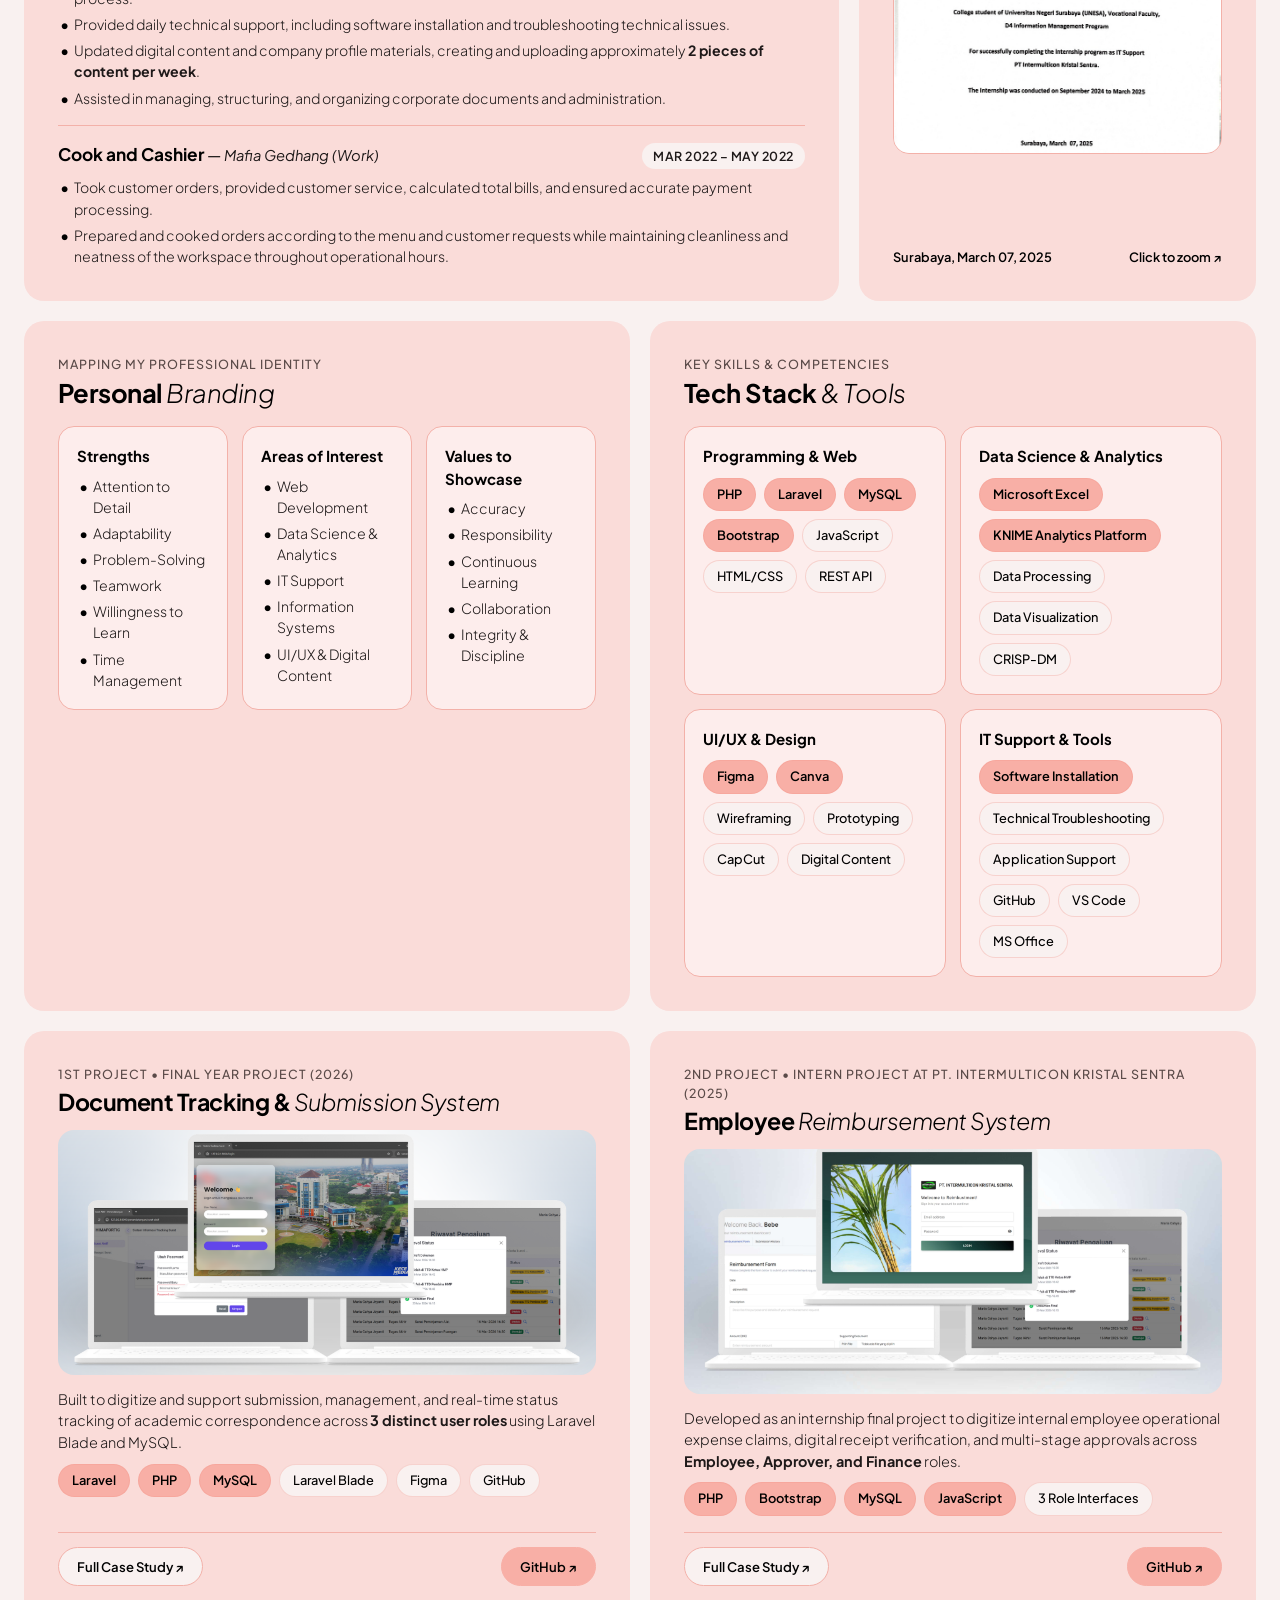
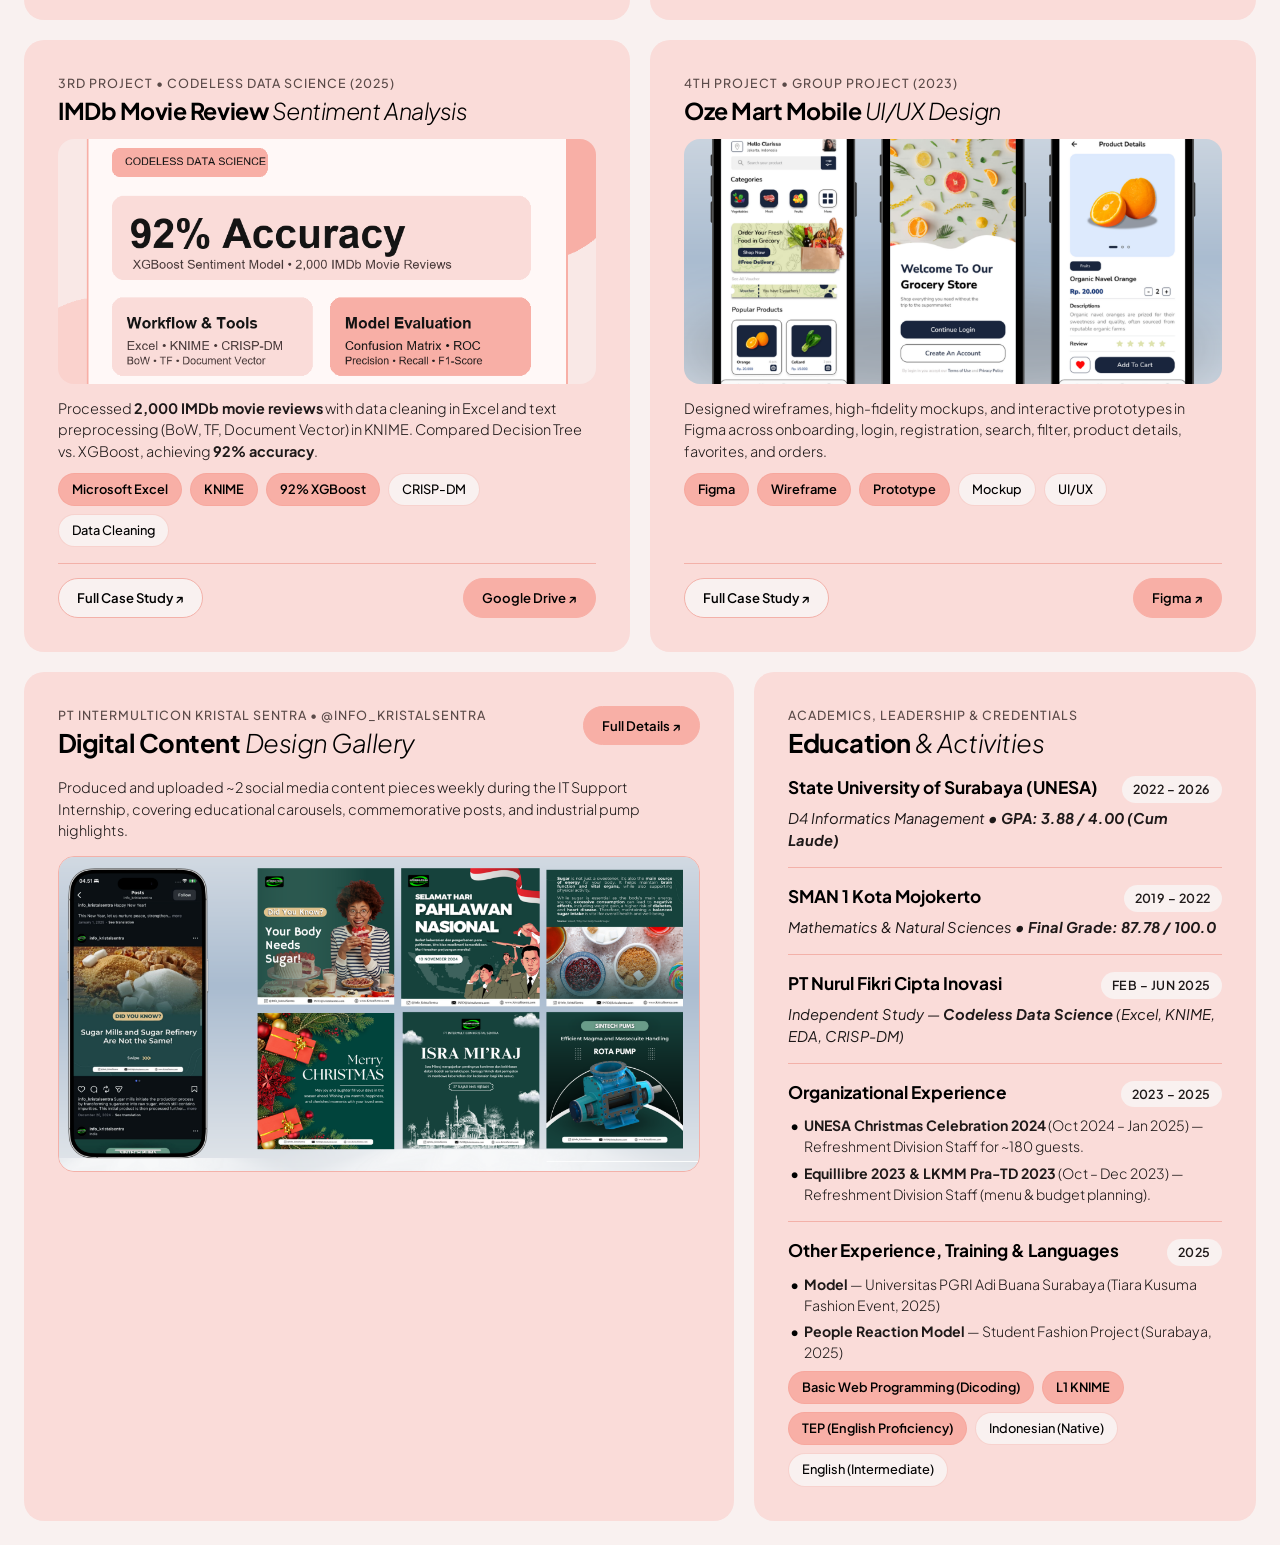
==== commit 3e48d4bf: "feat: add dedicated project detail pages and assets" ====
--- a/index.html
+++ b/index.html
@@ -1,15 +1,20 @@
 <!DOCTYPE html>
 <html lang="en">
+
 <head>
   <meta charset="UTF-8" />
   <meta name="viewport" content="width=device-width, initial-scale=1.0" />
   <title>Maria Cahya Jayanti — Bento Portfolio</title>
-  <meta name="description" content="Bento Portfolio of Maria Cahya Jayanti — Bachelor of Applied Science (D4) in Informatics Management (Cum Laude, GPA 3.88/4.00). Web Development, IT Support, Data Science & UI/UX Design." />
+  <meta name="description"
+    content="Bento Portfolio of Maria Cahya Jayanti — Bachelor of Applied Science (D4) in Informatics Management (Cum Laude, GPA 3.88/4.00). Web Development, IT Support, Data Science & UI/UX Design." />
   <link rel="preconnect" href="https://fonts.googleapis.com" />
   <link rel="preconnect" href="https://fonts.gstatic.com" crossorigin />
-  <link href="https://fonts.googleapis.com/css2?family=Plus+Jakarta+Sans:ital,wght@0,300;0,400;0,500;0,600;0,700;1,300;1,400&display=swap" rel="stylesheet" />
+  <link
+    href="https://fonts.googleapis.com/css2?family=Plus+Jakarta+Sans:ital,wght@0,300;0,400;0,500;0,600;0,700;1,300;1,400&display=swap"
+    rel="stylesheet" />
   <link rel="stylesheet" href="styles.css" />
 </head>
+
 <body>
 
   <div class="bento-wrapper">
@@ -39,7 +44,8 @@
       <!-- Card A: Top-Left Headline Card with Geometric Spirograph Flower -->
       <article class="bento-box card-headline">
         <!-- Exact 12-Petal Geometric Spirograph Flower SVG -->
-        <svg class="spirograph-flower" viewBox="0 0 120 120" fill="none" xmlns="http://www.w3.org/2000/svg" aria-hidden="true">
+        <svg class="spirograph-flower" viewBox="0 0 120 120" fill="none" xmlns="http://www.w3.org/2000/svg"
+          aria-hidden="true">
           <g stroke="#F4978E" stroke-width="1.1">
             <ellipse cx="60" cy="60" rx="50" ry="15" />
             <ellipse cx="60" cy="60" rx="50" ry="15" transform="rotate(18 60 60)" />
@@ -60,14 +66,17 @@
       </article>
 
       <!-- Card B: Top-Center Portrait Card -->
-      <article class="bento-box card-portrait" data-lightbox="assets/profile_warm.jpg" data-title="Maria Cahya Jayanti, S.Tr.Kom." data-subtitle="Bachelor of Applied Science (D4) in Informatics Management — Universitas Negeri Surabaya (GPA 3.88/4.00 Cum Laude)">
+      <article class="bento-box card-portrait" data-lightbox="assets/profile_warm.jpg"
+        data-title="Maria Cahya Jayanti, S.Tr.Kom."
+        data-subtitle="Bachelor of Applied Science (D4) in Informatics Management — Universitas Negeri Surabaya (GPA 3.88/4.00 Cum Laude)">
         <img src="assets/profile_warm.jpg" alt="Portrait of Maria Cahya Jayanti" />
       </article>
 
       <!-- Card C: Bottom-Left Bio Summary Card with 8-Diamond Star Ornament -->
       <article class="bento-box card-bio">
         <!-- Exact 8-Diamond Geometric Ornament SVG -->
-        <svg class="small-star-ornament" viewBox="0 0 48 48" fill="none" xmlns="http://www.w3.org/2000/svg" aria-hidden="true">
+        <svg class="small-star-ornament" viewBox="0 0 48 48" fill="none" xmlns="http://www.w3.org/2000/svg"
+          aria-hidden="true">
           <g fill="#F6A59C">
             <polygon points="24,2 27,10 24,18 21,10" />
             <polygon points="24,2 27,10 24,18 21,10" transform="rotate(45 24 24)" />
@@ -81,7 +90,10 @@
         </svg>
 
         <p class="bio-paragraph">
-          <strong>Maria Cahya Jayanti</strong> is an Informatics Management graduate (<strong>Cum Laude, GPA 3.88/4.00</strong>) from Universitas Negeri Surabaya. Experienced at <strong>Bank BCA</strong> and as an <strong>IT Support Intern</strong> blending web development, data science (Excel &amp; KNIME), and UI/UX design. Based in Mojokerto, East Java.
+          <strong>Maria Cahya Jayanti</strong> is an Informatics Management graduate (<strong>Cum Laude, GPA
+            3.88/4.00</strong>) from Universitas Negeri Surabaya. Experienced at <strong>Bank BCA</strong> and as an
+          <strong>IT Support Intern</strong> blending web development, data science (Excel &amp; KNIME), and UI/UX
+          design. Based in Mojokerto, East Java.
         </p>
       </article>
 
@@ -89,7 +101,8 @@
       <a href="#contact" class="bento-box card-contact-cta" data-open-contact="true">
         <div class="contact-top-row">
           <span class="contact-small-question">Have some<br />questions?</span>
-          <svg class="arrow-up-right" viewBox="0 0 24 24" fill="none" stroke="currentColor" stroke-width="1.8" stroke-linecap="round" stroke-linejoin="round" aria-hidden="true">
+          <svg class="arrow-up-right" viewBox="0 0 24 24" fill="none" stroke="currentColor" stroke-width="1.8"
+            stroke-linecap="round" stroke-linejoin="round" aria-hidden="true">
             <line x1="7" y1="17" x2="17" y2="7"></line>
             <polyline points="7 7 17 7 17 17"></polyline>
           </svg>
@@ -101,90 +114,97 @@
       <aside class="bento-box card-projects-sidebar">
         <div class="accordion-list">
 
-          <!-- Item 1: Active by default (like "Musea" in reference) -->
+          <!-- Item 1: Active by default (1st Project) -->
           <div class="accordion-item active">
             <div class="accordion-header">
               <span class="accordion-title">Sistem Tracking Surat</span>
-              <button class="accordion-action-btn" data-project="tracking" title="Open Case Study">
-                <svg class="arrow-up-right" style="width: 20px; height: 20px;" viewBox="0 0 24 24" fill="none" stroke="currentColor" stroke-width="1.8" stroke-linecap="round" stroke-linejoin="round">
+              <a href="project.html?id=tracking" class="accordion-action-btn" title="Open Project Detail Page">
+                <svg class="arrow-up-right" style="width: 20px; height: 20px;" viewBox="0 0 24 24" fill="none"
+                  stroke="currentColor" stroke-width="1.8" stroke-linecap="round" stroke-linejoin="round">
                   <line x1="7" y1="17" x2="17" y2="7"></line>
                   <polyline points="7 7 17 7 17 17"></polyline>
                 </svg>
-              </button>
+              </a>
             </div>
             <div class="accordion-body">
-              <div class="accordion-preview-wrap" data-project="tracking">
+              <a href="project.html?id=tracking" class="accordion-preview-wrap" style="display: block;">
                 <img src="assets/project_tracking_ui.png" alt="Document Tracking and Submission System UI" />
-              </div>
+              </a>
               <div class="accordion-caption">
                 <span>Laravel • PHP • MySQL • 3 Roles</span>
-                <button type="button" class="case-study-pill" data-project="tracking">Case Study ↗</button>
-              </div>
-            </div>
-          </div>
-
-          <!-- Item 2: IMDb Sentiment Analysis (like "Elara" in reference) -->
+                <a href="project.html?id=tracking" class="case-study-pill" style="text-decoration: none;">Case Study
+                  ↗</a>
+              </div>
+            </div>
+          </div>
+
+          <!-- Item 2: Reimbursement System (2nd Project) -->
+          <div class="accordion-item">
+            <div class="accordion-header">
+              <span class="accordion-title">Reimbursement System</span>
+              <a href="project.html?id=reimbursement" class="accordion-action-btn" title="Open Project Detail Page">
+                <svg class="arrow-up-right" style="width: 20px; height: 20px;" viewBox="0 0 24 24" fill="none"
+                  stroke="currentColor" stroke-width="1.8" stroke-linecap="round" stroke-linejoin="round">
+                  <line x1="7" y1="17" x2="17" y2="7"></line>
+                  <polyline points="7 7 17 7 17 17"></polyline>
+                </svg>
+              </a>
+            </div>
+            <div class="accordion-body">
+              <a href="project.html?id=reimbursement" class="accordion-preview-wrap" style="display: block;">
+                <img src="assets/project_reimbursement_ui.png" alt="Employee Reimbursement System UI" />
+              </a>
+              <div class="accordion-caption">
+                <span>PHP • Bootstrap • MySQL • JS</span>
+                <a href="project.html?id=reimbursement" class="case-study-pill" style="text-decoration: none;">Case
+                  Study ↗</a>
+              </div>
+            </div>
+          </div>
+
+          <!-- Item 3: IMDb Sentiment Analysis (3rd Project) -->
           <div class="accordion-item">
             <div class="accordion-header">
               <span class="accordion-title">IMDb Sentiment Analysis</span>
-              <button class="accordion-action-btn" data-project="imdb" title="Open Case Study">
-                <svg class="arrow-up-right" style="width: 20px; height: 20px;" viewBox="0 0 24 24" fill="none" stroke="currentColor" stroke-width="1.8" stroke-linecap="round" stroke-linejoin="round">
+              <a href="project.html?id=imdb" class="accordion-action-btn" title="Open Project Detail Page">
+                <svg class="arrow-up-right" style="width: 20px; height: 20px;" viewBox="0 0 24 24" fill="none"
+                  stroke="currentColor" stroke-width="1.8" stroke-linecap="round" stroke-linejoin="round">
                   <line x1="7" y1="17" x2="17" y2="7"></line>
                   <polyline points="7 7 17 7 17 17"></polyline>
                 </svg>
-              </button>
+              </a>
             </div>
             <div class="accordion-body">
-              <div class="accordion-preview-wrap" data-project="imdb">
+              <a href="project.html?id=imdb" class="accordion-preview-wrap" style="display: block;">
                 <img src="assets/project_imdb_ui.png" alt="IMDb Sentiment Analysis 92% XGBoost" />
-              </div>
+              </a>
               <div class="accordion-caption">
                 <span>Excel • KNIME • XGBoost 92%</span>
-                <button type="button" class="case-study-pill" data-project="imdb">Case Study ↗</button>
-              </div>
-            </div>
-          </div>
-
-          <!-- Item 3: Oze Mart Mobile UI/UX (like "Verve" in reference) -->
+                <a href="project.html?id=imdb" class="case-study-pill" style="text-decoration: none;">Case Study ↗</a>
+              </div>
+            </div>
+          </div>
+
+          <!-- Item 4: Oze Mart Mobile UI/UX (4th Project) -->
           <div class="accordion-item">
             <div class="accordion-header">
               <span class="accordion-title">Oze Mart UI/UX</span>
-              <button class="accordion-action-btn" data-project="ozemart" title="Open Case Study">
-                <svg class="arrow-up-right" style="width: 20px; height: 20px;" viewBox="0 0 24 24" fill="none" stroke="currentColor" stroke-width="1.8" stroke-linecap="round" stroke-linejoin="round">
+              <a href="project.html?id=ozemart" class="accordion-action-btn" title="Open Project Detail Page">
+                <svg class="arrow-up-right" style="width: 20px; height: 20px;" viewBox="0 0 24 24" fill="none"
+                  stroke="currentColor" stroke-width="1.8" stroke-linecap="round" stroke-linejoin="round">
                   <line x1="7" y1="17" x2="17" y2="7"></line>
                   <polyline points="7 7 17 7 17 17"></polyline>
                 </svg>
-              </button>
+              </a>
             </div>
             <div class="accordion-body">
-              <div class="accordion-preview-wrap" data-project="ozemart">
+              <a href="project.html?id=ozemart" class="accordion-preview-wrap" style="display: block;">
                 <img src="assets/project_ozemart_ui.png" alt="Oze Mart Mobile App UI/UX Mockup" />
-              </div>
+              </a>
               <div class="accordion-caption">
                 <span>Figma • Wireframe • Prototype</span>
-                <button type="button" class="case-study-pill" data-project="ozemart">Case Study ↗</button>
-              </div>
-            </div>
-          </div>
-
-          <!-- Item 4: Digital Content Design (like "Zephyr" in reference) -->
-          <div class="accordion-item">
-            <div class="accordion-header">
-              <span class="accordion-title">Digital Content Design</span>
-              <button class="accordion-action-btn" data-project="content" title="Open Case Study">
-                <svg class="arrow-up-right" style="width: 20px; height: 20px;" viewBox="0 0 24 24" fill="none" stroke="currentColor" stroke-width="1.8" stroke-linecap="round" stroke-linejoin="round">
-                  <line x1="7" y1="17" x2="17" y2="7"></line>
-                  <polyline points="7 7 17 7 17 17"></polyline>
-                </svg>
-              </button>
-            </div>
-            <div class="accordion-body">
-              <div class="accordion-preview-wrap" data-project="content">
-                <img src="assets/digital_content_grid.png" alt="Digital Content Design @info_kristalsentra" />
-              </div>
-              <div class="accordion-caption">
-                <span>Canva • Figma • @info_kristalsentra</span>
-                <button type="button" class="case-study-pill" data-project="content">Details ↗</button>
+                <a href="project.html?id=ozemart" class="case-study-pill" style="text-decoration: none;">Case Study
+                  ↗</a>
               </div>
             </div>
           </div>
@@ -196,8 +216,8 @@
       <footer class="bento-box card-socials-bar">
         <a href="https://www.linkedin.com/in/maria-cahya-jayantii" target="_blank" rel="noopener">LINKEDIN</a>
         <a href="https://github.com/22091397017MariaCahyaJayanti" target="_blank" rel="noopener">GITHUB</a>
-        <a href="https://wa.me/6285859493781" target="_blank" rel="noopener">WHATSAPP</a>
-        <a href="assets/Portfolio_Maria_Cahya_Jayanti.pdf" download>PORTFOLIO PDF</a>
+        <a href="mailto:mariacahyaj@gmail.com">EMAIL</a>
+        <a href="https://drive.google.com/file/d/147Hro07snUds3lVVQoWglmymz4Vzdmck/view" target="_blank" rel="noopener">PORTFOLIO PDF</a>
       </footer>
 
     </section>
@@ -253,9 +273,12 @@
                 <span class="item-date">Apr 2026 – Jul 2026</span>
               </div>
               <ul class="item-bullets">
-                <li>Processed approximately <strong>30 cash and non-cash transactions daily</strong> with speed and accuracy in accordance with company SOPs.</li>
-                <li>Delivered friendly, responsive, and professional customer service by ensuring all transaction needs were handled accurately.</li>
-                <li>Verified documents, performed data entry, and reviewed transactions to ensure completeness and procedural accuracy.</li>
+                <li>Processed approximately <strong>30 cash and non-cash transactions daily</strong> with speed and
+                  accuracy in accordance with company SOPs.</li>
+                <li>Delivered friendly, responsive, and professional customer service by ensuring all transaction needs
+                  were handled accurately.</li>
+                <li>Verified documents, performed data entry, and reviewed transactions to ensure completeness and
+                  procedural accuracy.</li>
                 <li>Managed and reconciled cash balances to ensure accuracy against transaction records.</li>
               </ul>
             </div>
@@ -264,14 +287,18 @@
             <div class="pink-list-item">
               <div class="item-top-row">
                 <div>
-                  <span class="item-role">IT Support</span> — <span class="item-org">PT Intermulticon Kristal Sentra, Surabaya (Internship)</span>
+                  <span class="item-role">IT Support</span> — <span class="item-org">PT Intermulticon Kristal Sentra,
+                    Surabaya (Internship)</span>
                 </div>
                 <span class="item-date">Sep 2024 – Mar 2025</span>
               </div>
               <ul class="item-bullets">
-                <li>Designed and developed an <strong>employee reimbursement website</strong> to digitize and streamline the claim submission process.</li>
-                <li>Provided daily technical support, including software installation and troubleshooting technical issues.</li>
-                <li>Updated digital content and company profile materials, creating and uploading approximately <strong>2 pieces of content per week</strong>.</li>
+                <li>Designed and developed an <strong>employee reimbursement website</strong> to digitize and streamline
+                  the claim submission process.</li>
+                <li>Provided daily technical support, including software installation and troubleshooting technical
+                  issues.</li>
+                <li>Updated digital content and company profile materials, creating and uploading approximately
+                  <strong>2 pieces of content per week</strong>.</li>
                 <li>Assisted in managing, structuring, and organizing corporate documents and administration.</li>
               </ul>
             </div>
@@ -285,8 +312,10 @@
                 <span class="item-date">Mar 2022 – May 2022</span>
               </div>
               <ul class="item-bullets">
-                <li>Took customer orders, provided customer service, calculated total bills, and ensured accurate payment processing.</li>
-                <li>Prepared and cooked orders according to the menu and customer requests while maintaining cleanliness and neatness of the workspace throughout operational hours.</li>
+                <li>Took customer orders, provided customer service, calculated total bills, and ensured accurate
+                  payment processing.</li>
+                <li>Prepared and cooked orders according to the menu and customer requests while maintaining cleanliness
+                  and neatness of the workspace throughout operational hours.</li>
               </ul>
             </div>
           </div>
@@ -303,13 +332,18 @@
             </div>
           </div>
           <p style="font-size: 0.88rem; color: var(--text-dark); margin-bottom: 14px;">
-            Awarded by <strong>PT Intermulticon Kristal Sentra</strong> (No: 070120252025032025.2025) for completing the IT Support Internship program (Sep 2024 – Mar 2025).
+            Awarded by <strong>PT Intermulticon Kristal Sentra</strong> (No: 070120252025032025.2025) for completing the
+            IT Support Internship program (Sep 2024 – Mar 2025).
           </p>
-          <div class="bento-thumb" style="max-height: 360px;" data-lightbox="assets/certificate_internship.jpg" data-title="Certificate of Internship — PT Intermulticon Kristal Sentra" data-subtitle="Awarded to Maria Cahya Jayanti for completing the IT Support Internship (September 2024 – March 2025)">
-            <img src="assets/certificate_internship.jpg" alt="Certificate of Internship PT Intermulticon Kristal Sentra" />
-          </div>
-        </div>
-        <div style="margin-top: 12px; font-size: 0.8rem; font-weight: 600; display: flex; justify-content: space-between; align-items: center;">
+          <div class="bento-thumb" style="max-height: 360px;" data-lightbox="assets/certificate_internship.jpg"
+            data-title="Certificate of Internship — PT Intermulticon Kristal Sentra"
+            data-subtitle="Awarded to Maria Cahya Jayanti for completing the IT Support Internship (September 2024 – March 2025)">
+            <img src="assets/certificate_internship.jpg"
+              alt="Certificate of Internship PT Intermulticon Kristal Sentra" />
+          </div>
+        </div>
+        <div
+          style="margin-top: 12px; font-size: 0.8rem; font-weight: 600; display: flex; justify-content: space-between; align-items: center;">
           <span>Surabaya, March 07, 2025</span>
           <span>Click to zoom ↗</span>
         </div>
@@ -380,9 +414,10 @@
                 <span class="pink-tag filled">PHP</span>
                 <span class="pink-tag filled">Laravel</span>
                 <span class="pink-tag filled">MySQL</span>
+                <span class="pink-tag filled">Bootstrap</span>
+                <span class="pink-tag">JavaScript</span>
                 <span class="pink-tag">HTML/CSS</span>
                 <span class="pink-tag">REST API</span>
-                <span class="pink-tag">Website Development</span>
               </div>
             </div>
 
@@ -424,16 +459,18 @@
         </div>
       </article>
 
-      <!-- 5. FEATURED PROJECT 1: DOCUMENT TRACKING & SUBMISSION SYSTEM (Span 4) -->
-      <article class="bento-box span-4" id="projects-section" data-category="projects">
+      <!-- 5. FEATURED PROJECT 1: DOCUMENT TRACKING & SUBMISSION SYSTEM (Span 6) -->
+      <article class="bento-box span-6" id="projects-section" data-category="projects">
         <div>
           <div class="box-eyebrow">1ST PROJECT • FINAL YEAR PROJECT (2026)</div>
-          <h3 class="box-heading" style="font-size: 1.38rem;">Document Tracking &amp; <span class="light-italic">Submission System</span></h3>
-          <div class="project-bento-img" data-project="tracking">
+          <h3 class="box-heading" style="font-size: 1.45rem;">Document Tracking &amp; <span
+              class="light-italic">Submission System</span></h3>
+          <a href="project.html?id=tracking" class="project-bento-img" style="display: block; height: 245px;">
             <img src="assets/project_tracking_ui.png" alt="Document Tracking and Submission System" />
-          </div>
-          <p style="font-size: 0.88rem; color: var(--text-dark); font-weight: 300;">
-            Built to digitize and support submission, management, and real-time status tracking of academic correspondence across <strong>3 distinct user roles</strong> using Laravel Blade and MySQL.
+          </a>
+          <p style="font-size: 0.9rem; color: var(--text-dark); font-weight: 300;">
+            Built to digitize and support submission, management, and real-time status tracking of academic
+            correspondence across <strong>3 distinct user roles</strong> using Laravel Blade and MySQL.
           </p>
           <div class="tag-cloud">
             <span class="pink-tag filled">Laravel</span>
@@ -446,21 +483,54 @@
         </div>
 
         <div class="project-footer-bar">
-          <button type="button" class="btn-pink" data-project="tracking">Full Case Study</button>
-          <a href="https://github.com/22091397017MariaCahyaJayanti/Sistem-Tracking-Surat.git" target="_blank" rel="noopener" class="btn-pink coral">GitHub ↗</a>
-        </div>
-      </article>
-
-      <!-- 6. FEATURED PROJECT 2: IMDB MOVIE REVIEW SENTIMENT ANALYSIS (Span 4) -->
-      <article class="bento-box span-4" data-category="projects">
-        <div>
-          <div class="box-eyebrow">2ND PROJECT • CODELESS DATA SCIENCE (2025)</div>
-          <h3 class="box-heading" style="font-size: 1.38rem;">IMDb Movie Review <span class="light-italic">Sentiment Analysis</span></h3>
-          <div class="project-bento-img" data-project="imdb">
+          <a href="project.html?id=tracking" class="btn-pink">Full Case Study ↗</a>
+          <a href="https://github.com/22091397017MariaCahyaJayanti/Sistem-Tracking-Surat.git" target="_blank"
+            rel="noopener" class="btn-pink coral">GitHub ↗</a>
+        </div>
+      </article>
+
+      <!-- 6. FEATURED PROJECT 2: REIMBURSEMENT SYSTEM (Span 6) -->
+      <article class="bento-box span-6" data-category="projects">
+        <div>
+          <div class="box-eyebrow">2ND PROJECT • INTERN PROJECT AT PT. INTERMULTICON KRISTAL SENTRA (2025)</div>
+          <h3 class="box-heading" style="font-size: 1.45rem;">Employee <span class="light-italic">Reimbursement
+              System</span></h3>
+          <a href="project.html?id=reimbursement" class="project-bento-img" style="display: block; height: 245px;">
+            <img src="assets/project_reimbursement_ui.png" alt="Employee Reimbursement System Interface" />
+          </a>
+          <p style="font-size: 0.9rem; color: var(--text-dark); font-weight: 300;">
+            Developed as an internship final project to digitize internal employee operational expense claims, digital
+            receipt verification, and multi-stage approvals across <strong>Employee, Approver, and Finance</strong>
+            roles.
+          </p>
+          <div class="tag-cloud">
+            <span class="pink-tag filled">PHP</span>
+            <span class="pink-tag filled">Bootstrap</span>
+            <span class="pink-tag filled">MySQL</span>
+            <span class="pink-tag filled">JavaScript</span>
+            <span class="pink-tag">3 Role Interfaces</span>
+          </div>
+        </div>
+
+        <div class="project-footer-bar">
+          <a href="project.html?id=reimbursement" class="btn-pink">Full Case Study ↗</a>
+          <a href="https://github.com/22091397017MariaCahyaJayanti" target="_blank" rel="noopener"
+            class="btn-pink coral">GitHub ↗</a>
+        </div>
+      </article>
+
+      <!-- 7. FEATURED PROJECT 3: IMDB MOVIE REVIEW SENTIMENT ANALYSIS (Span 6) -->
+      <article class="bento-box span-6" data-category="projects">
+        <div>
+          <div class="box-eyebrow">3RD PROJECT • CODELESS DATA SCIENCE (2025)</div>
+          <h3 class="box-heading" style="font-size: 1.45rem;">IMDb Movie Review <span class="light-italic">Sentiment
+              Analysis</span></h3>
+          <a href="project.html?id=imdb" class="project-bento-img" style="display: block; height: 245px;">
             <img src="assets/project_imdb_ui.png" alt="IMDb Movie Review Sentiment Analysis" />
-          </div>
-          <p style="font-size: 0.88rem; color: var(--text-dark); font-weight: 300;">
-            Processed <strong>2,000 IMDb movie reviews</strong> with data cleaning in Excel and text preprocessing (BoW, TF, Document Vector) in KNIME. Compared Decision Tree vs. XGBoost, achieving <strong>92% accuracy</strong>.
+          </a>
+          <p style="font-size: 0.9rem; color: var(--text-dark); font-weight: 300;">
+            Processed <strong>2,000 IMDb movie reviews</strong> with data cleaning in Excel and text preprocessing (BoW,
+            TF, Document Vector) in KNIME. Compared Decision Tree vs. XGBoost, achieving <strong>92% accuracy</strong>.
           </p>
           <div class="tag-cloud">
             <span class="pink-tag filled">Microsoft Excel</span>
@@ -472,21 +542,24 @@
         </div>
 
         <div class="project-footer-bar">
-          <button type="button" class="btn-pink" data-project="imdb">Full Case Study</button>
-          <a href="https://drive.google.com/drive/folders/1TPhvkohSFogRRmInskkmDbEztH967kYa?usp=drive_link" target="_blank" rel="noopener" class="btn-pink coral">Google Drive ↗</a>
-        </div>
-      </article>
-
-      <!-- 7. FEATURED PROJECT 3: OZE MART MOBILE APP UI/UX DESIGN (Span 4) -->
-      <article class="bento-box span-4" data-category="projects">
-        <div>
-          <div class="box-eyebrow">3RD PROJECT • GROUP PROJECT (2023)</div>
-          <h3 class="box-heading" style="font-size: 1.38rem;">Oze Mart Mobile <span class="light-italic">UI/UX Design</span></h3>
-          <div class="project-bento-img" data-project="ozemart">
+          <a href="project.html?id=imdb" class="btn-pink">Full Case Study ↗</a>
+          <a href="https://drive.google.com/drive/folders/1TPhvkohSFogRRmInskkmDbEztH967kYa?usp=drive_link"
+            target="_blank" rel="noopener" class="btn-pink coral">Google Drive ↗</a>
+        </div>
+      </article>
+
+      <!-- 8. FEATURED PROJECT 4: OZE MART MOBILE APP UI/UX DESIGN (Span 6) -->
+      <article class="bento-box span-6" data-category="projects">
+        <div>
+          <div class="box-eyebrow">4TH PROJECT • GROUP PROJECT (2023)</div>
+          <h3 class="box-heading" style="font-size: 1.45rem;">Oze Mart Mobile <span class="light-italic">UI/UX
+              Design</span></h3>
+          <a href="project.html?id=ozemart" class="project-bento-img" style="display: block; height: 245px;">
             <img src="assets/project_ozemart_ui.png" alt="Oze Mart Mobile App UI/UX Design" />
-          </div>
-          <p style="font-size: 0.88rem; color: var(--text-dark); font-weight: 300;">
-            Designed wireframes, high-fidelity mockups, and interactive prototypes in Figma across onboarding, login, registration, search, filter, product details, favorites, and orders.
+          </a>
+          <p style="font-size: 0.9rem; color: var(--text-dark); font-weight: 300;">
+            Designed wireframes, high-fidelity mockups, and interactive prototypes in Figma across onboarding, login,
+            registration, search, filter, product details, favorites, and orders.
           </p>
           <div class="tag-cloud">
             <span class="pink-tag filled">Figma</span>
@@ -498,8 +571,9 @@
         </div>
 
         <div class="project-footer-bar">
-          <button type="button" class="btn-pink" data-project="ozemart">Full Case Study</button>
-          <a href="https://www.figma.com/design/lE1K9K87diwlsfwVlVRPWV/Oze-Mart--Copy-?node-id=0-1&t=Aib6lJ3hnWc3wDzf-1" target="_blank" rel="noopener" class="btn-pink coral">Figma ↗</a>
+          <a href="project.html?id=ozemart" class="btn-pink">Full Case Study ↗</a>
+          <a href="https://www.figma.com/design/lE1K9K87diwlsfwVlVRPWV/Oze-Mart--Copy-?node-id=0-1&t=Aib6lJ3hnWc3wDzf-1"
+            target="_blank" rel="noopener" class="btn-pink coral">Figma ↗</a>
         </div>
       </article>
 
@@ -511,14 +585,15 @@
               <div class="box-eyebrow">PT INTERMULTICON KRISTAL SENTRA • @INFO_KRISTALSENTRA</div>
               <h2 class="box-heading">Digital Content <span class="light-italic">Design Gallery</span></h2>
             </div>
-            <button type="button" class="btn-pink coral" data-project="content">Details ↗</button>
+            <a href="project.html?id=content" class="btn-pink coral">Full Details ↗</a>
           </div>
           <p style="font-size: 0.9rem; color: var(--text-dark); font-weight: 300; margin-bottom: 14px;">
-            Produced and uploaded ~2 social media content pieces weekly during the IT Support Internship, covering educational carousels, commemorative posts, and industrial pump highlights.
+            Produced and uploaded ~2 social media content pieces weekly during the IT Support Internship, covering
+            educational carousels, commemorative posts, and industrial pump highlights.
           </p>
-          <div class="bento-thumb" data-lightbox="assets/digital_content_grid.png" data-title="Digital Content Design — @info_kristalsentra" data-subtitle="Instagram feed designs created during IT Support Internship at PT Intermulticon Kristal Sentra">
+          <a href="project.html?id=content" class="bento-thumb" style="display: block;">
             <img src="assets/digital_content_grid.png" alt="Digital Content Design Showcase" />
-          </div>
+          </a>
         </div>
       </article>
 
@@ -526,7 +601,8 @@
       <article class="bento-box span-5" data-category="education skills">
         <div>
           <div class="box-eyebrow">ACADEMICS, LEADERSHIP &amp; CREDENTIALS</div>
-          <h2 class="box-heading" style="margin-bottom: 12px;">Education <span class="light-italic">&amp; Activities</span></h2>
+          <h2 class="box-heading" style="margin-bottom: 12px;">Education <span class="light-italic">&amp;
+              Activities</span></h2>
 
           <div class="pink-list">
             <div class="pink-list-item">
@@ -542,7 +618,8 @@
                 <span class="item-role">SMAN 1 Kota Mojokerto</span>
                 <span class="item-date">2019 – 2022</span>
               </div>
-              <div class="item-org">Mathematics &amp; Natural Sciences • <strong>Final Grade: 87.78 / 100.0</strong></div>
+              <div class="item-org">Mathematics &amp; Natural Sciences • <strong>Final Grade: 87.78 / 100.0</strong>
+              </div>
             </div>
 
             <div class="pink-list-item">
@@ -550,7 +627,8 @@
                 <span class="item-role">PT Nurul Fikri Cipta Inovasi</span>
                 <span class="item-date">Feb – Jun 2025</span>
               </div>
-              <div class="item-org">Independent Study — <strong>Codeless Data Science</strong> (Excel, KNIME, EDA, CRISP-DM)</div>
+              <div class="item-org">Independent Study — <strong>Codeless Data Science</strong> (Excel, KNIME, EDA,
+                CRISP-DM)</div>
             </div>
 
             <div class="pink-list-item">
@@ -559,8 +637,10 @@
                 <span class="item-date">2023 – 2025</span>
               </div>
               <ul class="item-bullets">
-                <li><strong>UNESA Christmas Celebration 2024</strong> (Oct 2024 – Jan 2025) — Refreshment Division Staff for ~180 guests.</li>
-                <li><strong>Equillibre 2023 &amp; LKMM Pra-TD 2023</strong> (Oct – Dec 2023) — Refreshment Division Staff (menu &amp; budget planning).</li>
+                <li><strong>UNESA Christmas Celebration 2024</strong> (Oct 2024 – Jan 2025) — Refreshment Division Staff
+                  for ~180 guests.</li>
+                <li><strong>Equillibre 2023 &amp; LKMM Pra-TD 2023</strong> (Oct – Dec 2023) — Refreshment Division
+                  Staff (menu &amp; budget planning).</li>
               </ul>
             </div>
 
@@ -599,4 +679,5 @@
 
   <script src="script.js"></script>
 </body>
-</html>
+
+</html>
